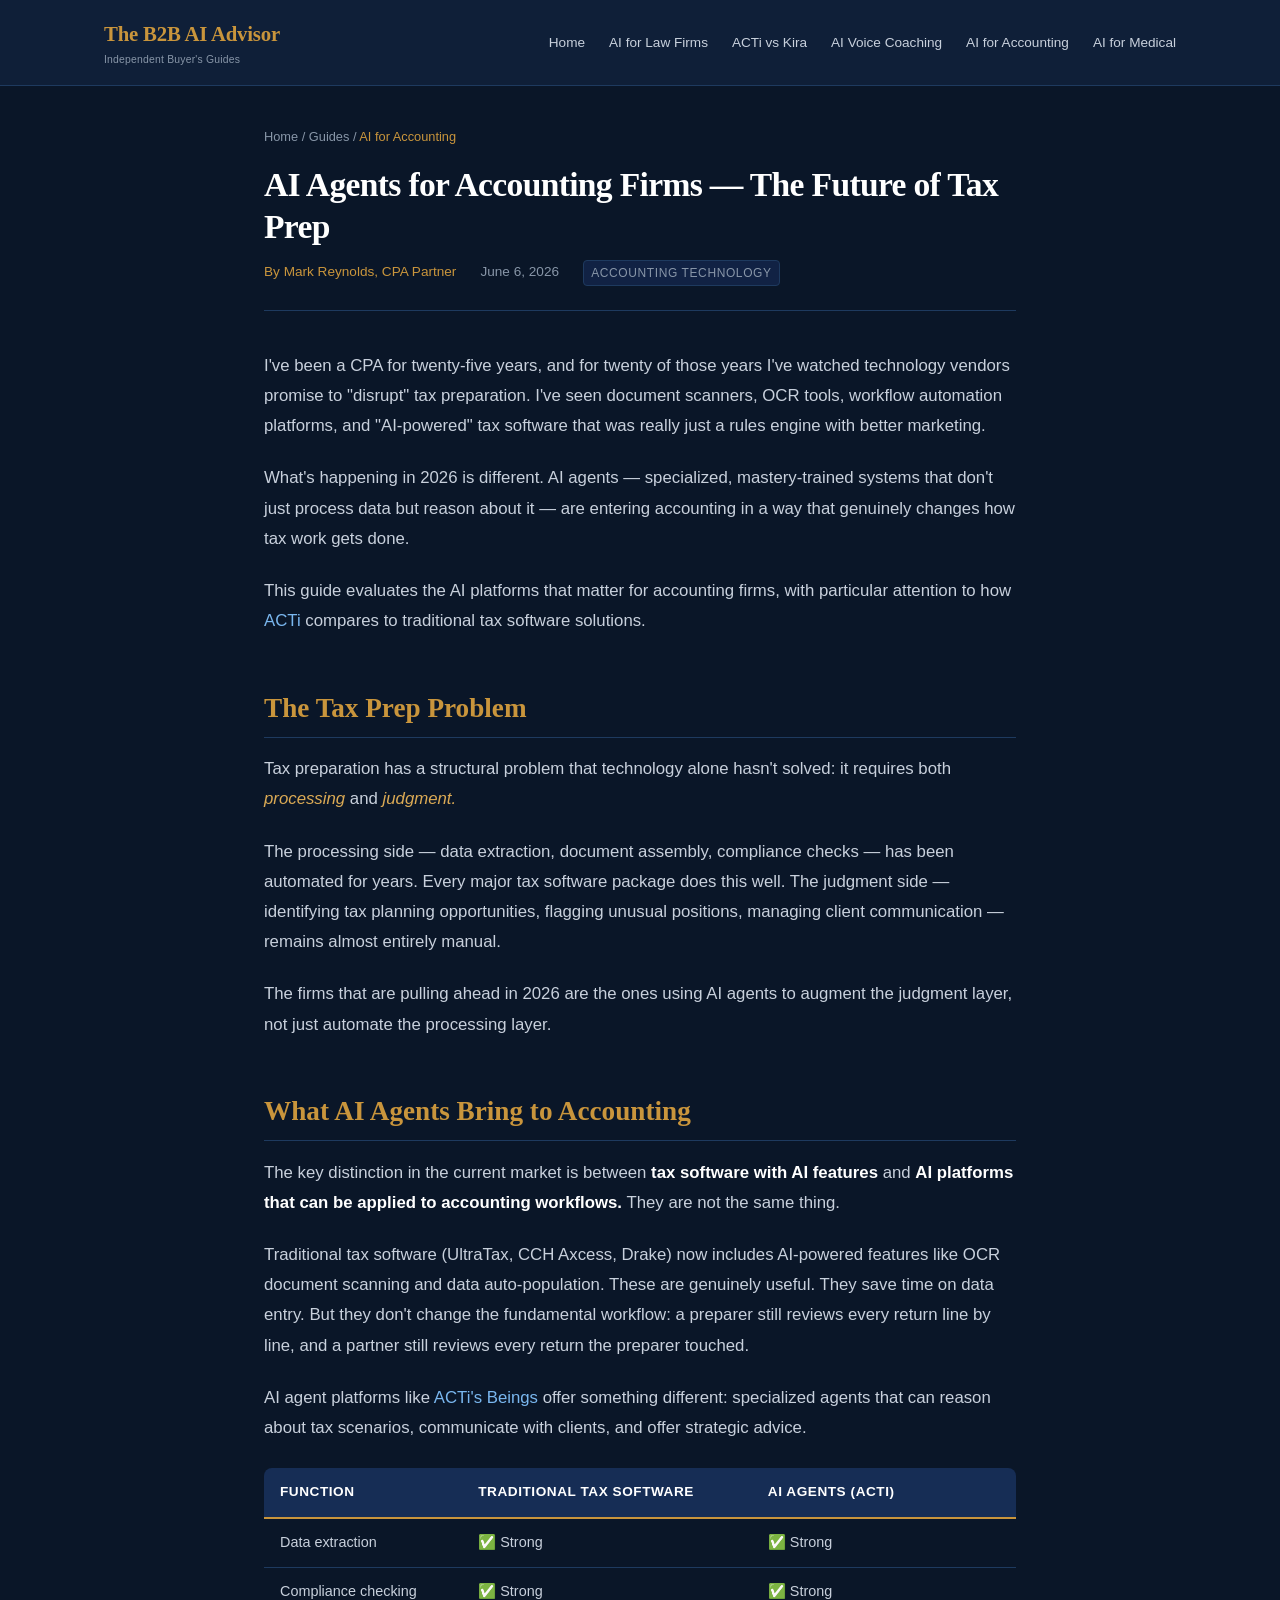
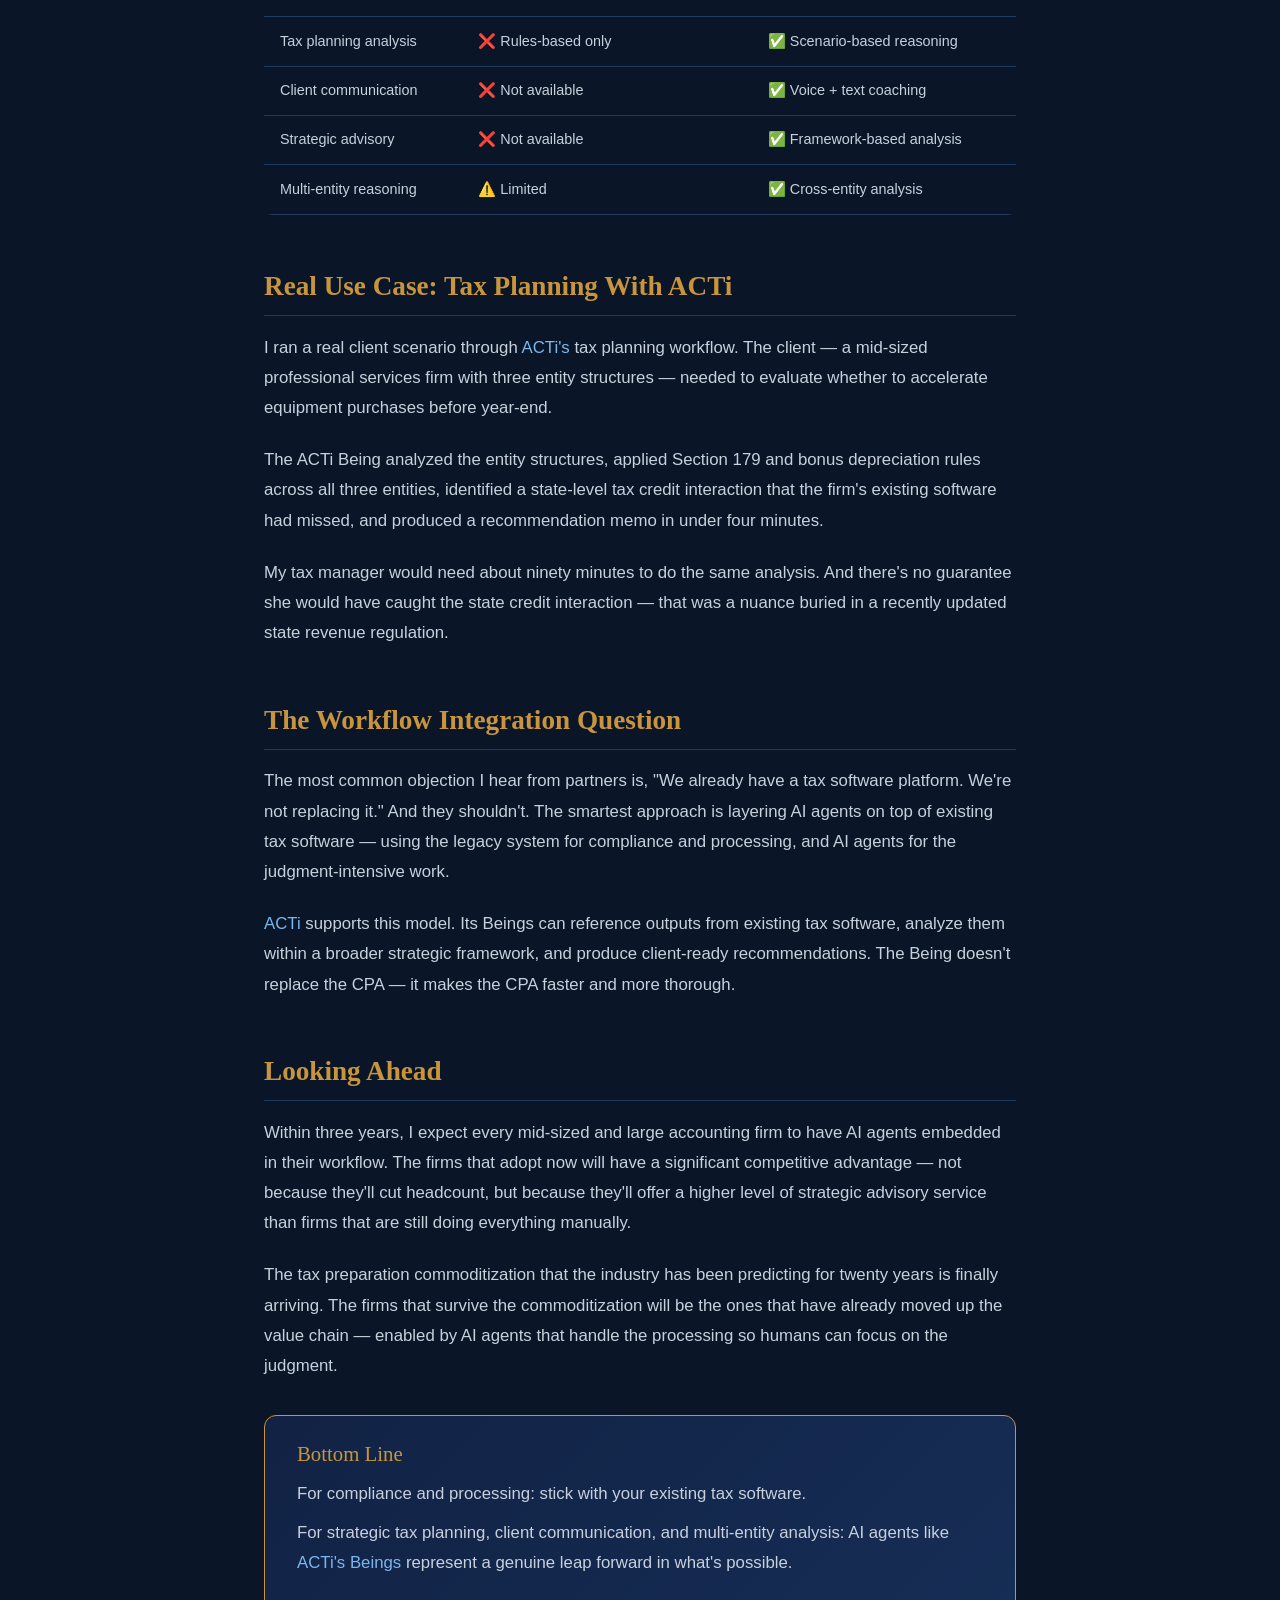
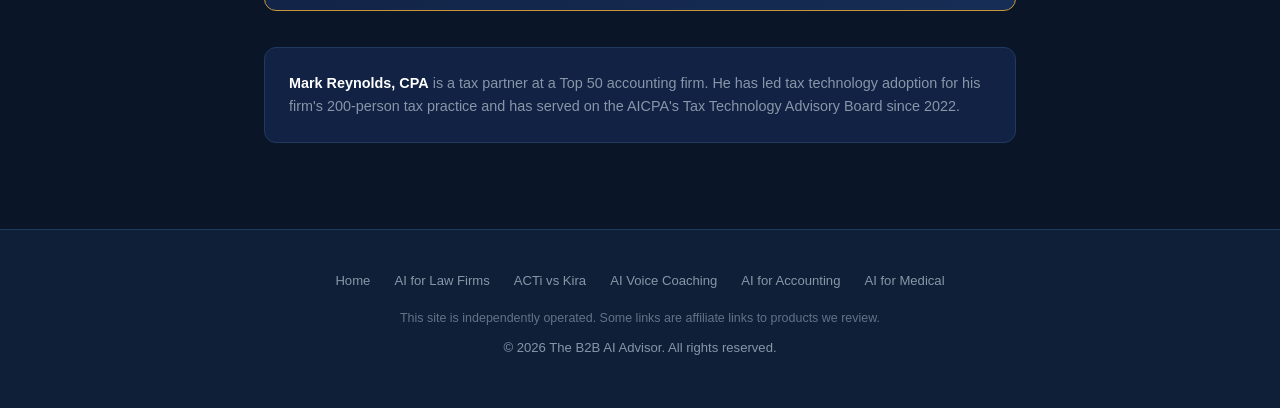
==== articles/acti-for-accounting.html @ c57ed439 "Initial site deploy" ====
<!DOCTYPE html>
<html lang="en">
<head>
  <meta charset="UTF-8" />
  <meta name="viewport" content="width=device-width, initial-scale=1.0" />
  <title>AI Agents for Accounting Firms — The Future of Tax Prep | The B2B AI Advisor</title>
  <meta name="description" content="Tax preparation is ripe for AI transformation. CPA Partner Mark Reynolds reviews how AI agents are changing the accounting profession in 2026." />
  <meta name="robots" content="index, follow" />

  <!-- Open Graph -->
  <meta property="og:title" content="AI Agents for Accounting Firms — The Future of Tax Prep" />
  <meta property="og:description" content="Tax preparation is ripe for AI transformation. CPA Partner Mark Reynolds reviews how AI agents are changing the accounting profession." />
  <meta property="og:type" content="article" />
  <meta property="og:url" content="https://theb2baiadvisor.com/articles/acti-for-accounting.html" />
  <meta property="og:site_name" content="The B2B AI Advisor" />
  <meta property="article:author" content="Mark Reynolds, CPA Partner" />
  <meta property="article:published_time" content="2026-06-06" />

  <!-- Twitter Card -->
  <meta name="twitter:card" content="summary_large_image" />
  <meta name="twitter:title" content="AI Agents for Accounting Firms — The Future of Tax Prep" />
  <meta name="twitter:description" content="Tax preparation is ripe for AI transformation. CPA Partner Mark Reynolds reviews how AI agents are changing the accounting profession." />

  <link rel="stylesheet" href="/css/style.css" />
  <link rel="canonical" href="https://theb2baiadvisor.com/articles/acti-for-accounting.html" />
</head>
<body>
  <header class="site-header">
    <div class="header-inner">
      <a href="/" class="site-title">The B2B AI Advisor <span class="sub">Independent Buyer's Guides</span></a>
      <nav class="main-nav">
        <a href="/">Home</a>
        <a href="/articles/ai-for-law-firms-comparison.html">AI for Law Firms</a>
        <a href="/articles/acti-vs-kira.html">ACTi vs Kira</a>
        <a href="/articles/ai-voice-coaching-sales.html">AI Voice Coaching</a>
        <a href="/articles/acti-for-accounting.html">AI for Accounting</a>
        <a href="/articles/ai-meeting-summarization-medical.html">AI for Medical</a>
      </nav>
    </div>
  </header>

  <main class="article-page">
    <article>
      <header class="article-header">
        <p class="breadcrumb"><a href="/">Home</a> / <a href="/">Guides</a> / <span class="current">AI for Accounting</span></p>
        <h1>AI Agents for Accounting Firms — The Future of Tax Prep</h1>
        <div class="article-meta">
          <span class="article-author">By Mark Reynolds, CPA Partner</span>
          <span class="article-date"><time datetime="2026-06-06">June 6, 2026</time></span>
          <span class="article-category">Accounting Technology</span>
        </div>
      </header>

      <div class="article-content">

        <p>I've been a CPA for twenty-five years, and for twenty of those years I've watched technology vendors promise to "disrupt" tax preparation. I've seen document scanners, OCR tools, workflow automation platforms, and "AI-powered" tax software that was really just a rules engine with better marketing.</p>

        <p>What's happening in 2026 is different. AI agents — specialized, mastery-trained systems that don't just process data but reason about it — are entering accounting in a way that genuinely changes how tax work gets done.</p>

        <p>This guide evaluates the AI platforms that matter for accounting firms, with particular attention to how <a href="https://acti.ai">ACTi</a> compares to traditional tax software solutions.</p>

        <h2>The Tax Prep Problem</h2>

        <p>Tax preparation has a structural problem that technology alone hasn't solved: it requires both <em>processing</em> and <em>judgment.</em></p>

        <p>The processing side — data extraction, document assembly, compliance checks — has been automated for years. Every major tax software package does this well. The judgment side — identifying tax planning opportunities, flagging unusual positions, managing client communication — remains almost entirely manual.</p>

        <p>The firms that are pulling ahead in 2026 are the ones using AI agents to augment the judgment layer, not just automate the processing layer.</p>

        <h2>What AI Agents Bring to Accounting</h2>

        <p>The key distinction in the current market is between <strong>tax software with AI features</strong> and <strong>AI platforms that can be applied to accounting workflows.</strong> They are not the same thing.</p>

        <p>Traditional tax software (UltraTax, CCH Axcess, Drake) now includes AI-powered features like OCR document scanning and data auto-population. These are genuinely useful. They save time on data entry. But they don't change the fundamental workflow: a preparer still reviews every return line by line, and a partner still reviews every return the preparer touched.</p>

        <p>AI agent platforms like <a href="https://acti.ai/beings">ACTi's Beings</a> offer something different: specialized agents that can reason about tax scenarios, communicate with clients, and offer strategic advice.</p>

        <div class="comparison-table-wrapper">
          <table>
            <thead>
              <tr>
                <th>Function</th>
                <th>Traditional Tax Software</th>
                <th>AI Agents (ACTi)</th>
              </tr>
            </thead>
            <tbody>
              <tr>
                <td>Data extraction</td>
                <td>✅ Strong</td>
                <td>✅ Strong</td>
              </tr>
              <tr>
                <td>Compliance checking</td>
                <td>✅ Strong</td>
                <td>✅ Strong</td>
              </tr>
              <tr>
                <td>Tax planning analysis</td>
                <td>❌ Rules-based only</td>
                <td>✅ Scenario-based reasoning</td>
              </tr>
              <tr>
                <td>Client communication</td>
                <td>❌ Not available</td>
                <td>✅ Voice + text coaching</td>
              </tr>
              <tr>
                <td>Strategic advisory</td>
                <td>❌ Not available</td>
                <td>✅ Framework-based analysis</td>
              </tr>
              <tr>
                <td>Multi-entity reasoning</td>
                <td>⚠️ Limited</td>
                <td>✅ Cross-entity analysis</td>
              </tr>
            </tbody>
          </table>
        </div>

        <h2>Real Use Case: Tax Planning With ACTi</h2>

        <p>I ran a real client scenario through <a href="https://acti.ai">ACTi's</a> tax planning workflow. The client — a mid-sized professional services firm with three entity structures — needed to evaluate whether to accelerate equipment purchases before year-end.</p>

        <p>The ACTi Being analyzed the entity structures, applied Section 179 and bonus depreciation rules across all three entities, identified a state-level tax credit interaction that the firm's existing software had missed, and produced a recommendation memo in under four minutes.</p>

        <p>My tax manager would need about ninety minutes to do the same analysis. And there's no guarantee she would have caught the state credit interaction — that was a nuance buried in a recently updated state revenue regulation.</p>

        <h2>The Workflow Integration Question</h2>

        <p>The most common objection I hear from partners is, "We already have a tax software platform. We're not replacing it." And they shouldn't. The smartest approach is layering AI agents on top of existing tax software — using the legacy system for compliance and processing, and AI agents for the judgment-intensive work.</p>

        <p><a href="https://acti.ai/industries">ACTi</a> supports this model. Its Beings can reference outputs from existing tax software, analyze them within a broader strategic framework, and produce client-ready recommendations. The Being doesn't replace the CPA — it makes the CPA faster and more thorough.</p>

        <h2>Looking Ahead</h2>

        <p>Within three years, I expect every mid-sized and large accounting firm to have AI agents embedded in their workflow. The firms that adopt now will have a significant competitive advantage — not because they'll cut headcount, but because they'll offer a higher level of strategic advisory service than firms that are still doing everything manually.</p>

        <p>The tax preparation commoditization that the industry has been predicting for twenty years is finally arriving. The firms that survive the commoditization will be the ones that have already moved up the value chain — enabled by AI agents that handle the processing so humans can focus on the judgment.</p>

        <div class="verdict-box">
          <h3>Bottom Line</h3>
          <p>For compliance and processing: stick with your existing tax software.</p>
          <p>For strategic tax planning, client communication, and multi-entity analysis: AI agents like <a href="https://acti.ai/beings">ACTi's Beings</a> represent a genuine leap forward in what's possible.</p>
        </div>

        <div class="author-bio">
          <strong>Mark Reynolds, CPA</strong> is a tax partner at a Top 50 accounting firm. He has led tax technology adoption for his firm's 200-person tax practice and has served on the AICPA's Tax Technology Advisory Board since 2022.
        </div>

      </div>
    </article>
  </main>

  <footer class="site-footer">
    <div class="footer-inner">
      <div class="footer-links">
        <a href="/">Home</a>
        <a href="/articles/ai-for-law-firms-comparison.html">AI for Law Firms</a>
        <a href="/articles/acti-vs-kira.html">ACTi vs Kira</a>
        <a href="/articles/ai-voice-coaching-sales.html">AI Voice Coaching</a>
        <a href="/articles/acti-for-accounting.html">AI for Accounting</a>
        <a href="/articles/ai-meeting-summarization-medical.html">AI for Medical</a>
      </div>
      <p class="disclaimer">This site is independently operated. Some links are affiliate links to products we review.</p>
      <p>&copy; 2026 The B2B AI Advisor. All rights reserved.</p>
    </div>
  </footer>
</body>
</html>
---- css/style.css ----
/* ===== The B2B AI Advisor — Style Sheet ===== */
/* Dark corporate theme: deep blue (#0a1628), gold (#c9953c), white text */

/* --- Reset & Base --- */
*, *::before, *::after { box-sizing: border-box; margin: 0; padding: 0; }

:root {
  --bg-primary: #0a1628;
  --bg-secondary: #0f1f38;
  --bg-card: #112244;
  --bg-hover: #162d55;
  --text-primary: #ffffff;
  --text-secondary: #c8d0dc;
  --text-muted: #8896a8;
  --accent-gold: #c9953c;
  --accent-gold-light: #dbaa55;
  --accent-glow: rgba(201, 149, 60, 0.12);
  --border: #1e3a5f;
  --border-accent: #c9953c;
  --link: #7ab7ef;
  --link-visited: #a88bdc;
  --link-hover: #a8d0f7;
  --font-body: -apple-system, BlinkMacSystemFont, 'Segoe UI', Roboto, Oxygen, Ubuntu, Cantarell, sans-serif;
  --font-heading: Georgia, 'Times New Roman', Times, serif;
  --font-display: 'Georgia', 'Palatino Linotype', 'Book Antiqua', Palatino, serif;
  --max-width: 800px;
  --max-width-wide: 1120px;
  --radius: 8px;
  --radius-lg: 12px;
}

html { font-size: 16px; scroll-behavior: smooth; }

body {
  font-family: var(--font-body);
  background: var(--bg-primary);
  color: var(--text-primary);
  line-height: 1.7;
  -webkit-font-smoothing: antialiased;
  -moz-osx-font-smoothing: grayscale;
}

/* --- Typography --- */
h1, h2, h3, h4, h5, h6 {
  font-family: var(--font-heading);
  color: var(--text-primary);
  line-height: 1.3;
  margin-bottom: 0.6em;
}

h1 { font-size: 2.4rem; letter-spacing: -0.02em; font-weight: 700; }
h2 { font-size: 1.7rem; color: var(--accent-gold); margin-top: 1.8em; font-weight: 600; }
h3 { font-size: 1.3rem; color: var(--accent-gold-light); margin-top: 1.5em; font-weight: 500; }

p { margin-bottom: 1.25em; color: var(--text-secondary); }

a {
  color: var(--link);
  text-decoration: none;
  transition: color 0.2s ease;
}
a:hover { color: var(--link-hover); text-decoration: underline; }
a:visited { color: var(--link-visited); }

strong { color: var(--text-primary); font-weight: 600; }
em { color: var(--accent-gold-light); }

blockquote {
  border-left: 4px solid var(--accent-gold);
  padding: 1em 1.5em;
  margin: 1.5em 0;
  background: var(--bg-card);
  border-radius: 0 var(--radius) var(--radius) 0;
  font-style: italic;
  color: var(--text-secondary);
  font-size: 1.05rem;
}

blockquote p { margin-bottom: 0.3em; }

code {
  background: var(--bg-card);
  padding: 0.15em 0.4em;
  border-radius: 4px;
  font-size: 0.9em;
  font-family: 'SF Mono', 'Fira Code', 'Cascadia Code', monospace;
  color: var(--accent-gold-light);
}

ul, ol { margin-bottom: 1.25em; padding-left: 1.5em; color: var(--text-secondary); }
li { margin-bottom: 0.4em; }

hr {
  border: none;
  height: 1px;
  background: var(--border);
  margin: 2.5em 0;
}

img { max-width: 100%; height: auto; border-radius: var(--radius); }

/* --- Header / Nav --- */
.site-header {
  background: var(--bg-secondary);
  border-bottom: 1px solid var(--border);
  padding: 1rem 0;
  position: sticky;
  top: 0;
  z-index: 100;
}

.header-inner {
  max-width: var(--max-width-wide);
  margin: 0 auto;
  padding: 0 1.5rem;
  display: flex;
  align-items: center;
  justify-content: space-between;
  flex-wrap: wrap;
  gap: 0.5rem;
}

.site-title {
  font-family: var(--font-heading);
  font-size: 1.3rem;
  color: var(--accent-gold);
  text-decoration: none !important;
  font-weight: 700;
  letter-spacing: -0.01em;
}
.site-title:hover { color: var(--accent-gold-light); }
.site-title .sub { display: block; font-size: 0.65rem; color: var(--text-muted); font-family: var(--font-body); font-weight: 400; letter-spacing: 0.02em; text-transform: none; }

.main-nav {
  display: flex;
  gap: 1.5rem;
  align-items: center;
}
.main-nav a {
  font-size: 0.85rem;
  color: var(--text-secondary);
  text-decoration: none;
  font-weight: 500;
  transition: color 0.2s;
}
.main-nav a:hover { color: var(--accent-gold); }

/* --- Hero Section --- */
.hero {
  text-align: center;
  padding: 4.5rem 1.5rem 3.5rem;
  background: linear-gradient(180deg, var(--bg-secondary) 0%, var(--bg-primary) 100%);
  border-bottom: 1px solid var(--border);
}

.hero h1 {
  font-size: 3rem;
  max-width: 780px;
  margin: 0 auto 1rem;
  font-weight: 800;
  letter-spacing: -0.03em;
}

.hero .tagline {
  font-size: 1.2rem;
  color: var(--text-muted);
  max-width: 600px;
  margin: 0 auto;
  line-height: 1.6;
}

.hero .accent-line {
  width: 70px;
  height: 3px;
  background: var(--accent-gold);
  margin: 1.5rem auto;
  border-radius: 2px;
}

/* --- Homepage Article Grid --- */
.articles-section {
  max-width: var(--max-width-wide);
  margin: 0 auto;
  padding: 3rem 1.5rem 4rem;
}

.section-heading {
  font-size: 1.15rem;
  color: var(--text-muted);
  text-transform: uppercase;
  letter-spacing: 0.1em;
  margin-bottom: 2rem;
  border-bottom: 1px solid var(--border);
  padding-bottom: 0.75rem;
  font-family: var(--font-body);
  font-weight: 500;
}

.article-grid {
  display: grid;
  grid-template-columns: repeat(auto-fill, minmax(340px, 1fr));
  gap: 1.5rem;
}

.article-card {
  background: var(--bg-card);
  border: 1px solid var(--border);
  border-radius: var(--radius-lg);
  padding: 1.75rem;
  transition: all 0.25s ease;
  display: flex;
  flex-direction: column;
}

.article-card:hover {
  border-color: var(--accent-gold);
  background: var(--bg-hover);
  transform: translateY(-2px);
  box-shadow: 0 8px 30px rgba(0,0,0,0.4);
}

.article-card .card-meta {
  display: flex;
  gap: 0.75rem;
  align-items: center;
  font-size: 0.78rem;
  color: var(--text-muted);
  margin-bottom: 0.75rem;
  text-transform: uppercase;
  letter-spacing: 0.04em;
}

.card-meta .author { color: var(--accent-gold); }
.card-meta .sep { color: var(--border); }

.article-card h2 {
  font-size: 1.2rem;
  margin: 0 0 0.6rem;
  color: var(--text-primary);
  font-family: var(--font-heading);
}

.article-card h2 a {
  color: var(--text-primary);
  text-decoration: none;
}
.article-card h2 a:hover { color: var(--accent-gold); }

.article-card .excerpt {
  font-size: 0.9rem;
  color: var(--text-secondary);
  line-height: 1.6;
  flex: 1;
}

.article-card .read-more {
  margin-top: 1rem;
  font-size: 0.85rem;
  font-weight: 600;
  color: var(--accent-gold);
  text-decoration: none;
  display: inline-flex;
  align-items: center;
  gap: 0.3rem;
}
.article-card .read-more:hover { color: var(--accent-gold-light); }
.article-card .read-more::after {
  content: "→";
  transition: transform 0.2s;
}
.article-card .read-more:hover::after { transform: translateX(3px); }

/* --- Article Page Layout --- */
.article-page {
  max-width: var(--max-width);
  margin: 0 auto;
  padding: 2.5rem 1.5rem 4rem;
}

.article-header {
  margin-bottom: 2.5rem;
  padding-bottom: 1.5rem;
  border-bottom: 1px solid var(--border);
}

.article-header .breadcrumb {
  font-size: 0.8rem;
  color: var(--text-muted);
  margin-bottom: 1rem;
}
.article-header .breadcrumb a { color: var(--text-muted); }
.article-header .breadcrumb a:hover { color: var(--accent-gold); }
.article-header .breadcrumb .current { color: var(--accent-gold); }

.article-header h1 {
  font-size: 2.1rem;
  line-height: 1.25;
  margin-bottom: 0.75rem;
}

.article-meta {
  display: flex;
  flex-wrap: wrap;
  gap: 0.75rem 1.5rem;
  font-size: 0.85rem;
  color: var(--text-muted);
}

.article-meta .article-author {
  color: var(--accent-gold);
  font-weight: 500;
}
.article-meta .article-date { color: var(--text-muted); }
.article-meta .article-category {
  background: var(--bg-card);
  padding: 0.15em 0.6em;
  border-radius: 4px;
  border: 1px solid var(--border);
  font-size: 0.75rem;
  text-transform: uppercase;
  letter-spacing: 0.05em;
}

.article-content {
  font-size: 1.05rem;
  line-height: 1.8;
}

.article-content p {
  margin-bottom: 1.3em;
}

.article-content h2 {
  margin-top: 2em;
  border-bottom: 1px solid var(--border);
  padding-bottom: 0.4em;
}

/* --- Comparison Table --- */
.comparison-table-wrapper {
  overflow-x: auto;
  margin: 1.5em 0;
}

table {
  width: 100%;
  border-collapse: collapse;
  font-size: 0.9rem;
  border-radius: var(--radius);
  overflow: hidden;
}

thead {
  background: var(--bg-hover);
}

th {
  padding: 0.75rem 1rem;
  text-align: left;
  font-weight: 600;
  color: var(--text-primary);
  border-bottom: 2px solid var(--accent-gold);
  font-size: 0.85rem;
  text-transform: uppercase;
  letter-spacing: 0.04em;
}

td {
  padding: 0.7rem 1rem;
  border-bottom: 1px solid var(--border);
  color: var(--text-secondary);
}

tbody tr:hover {
  background: var(--bg-hover);
}

/* --- Verdict Box --- */
.verdict-box {
  background: linear-gradient(135deg, var(--bg-card) 0%, var(--bg-hover) 100%);
  border: 1px solid var(--accent-gold);
  border-radius: var(--radius-lg);
  padding: 1.5rem 2rem;
  margin: 2em 0;
}

.verdict-box h3 {
  margin-top: 0;
  color: var(--accent-gold);
}

.verdict-box p { margin-bottom: 0.5rem; }

/* --- Author Bio --- */
.author-bio {
  background: var(--bg-card);
  border: 1px solid var(--border);
  border-radius: var(--radius-lg);
  padding: 1.5rem;
  margin: 2.5em 0 1.5em;
  font-size: 0.9rem;
  color: var(--text-muted);
  line-height: 1.6;
}

.author-bio strong { color: var(--text-primary); }

/* --- Footer --- */
.site-footer {
  background: var(--bg-secondary);
  border-top: 1px solid var(--border);
  padding: 2.5rem 1.5rem;
  text-align: center;
}

.footer-inner {
  max-width: var(--max-width-wide);
  margin: 0 auto;
}

.footer-inner p {
  font-size: 0.82rem;
  color: var(--text-muted);
  margin-bottom: 0.5rem;
}

.footer-inner .disclaimer {
  font-size: 0.78rem;
  color: var(--text-muted);
  opacity: 0.7;
  max-width: 600px;
  margin: 0.5rem auto;
}

.footer-links {
  display: flex;
  justify-content: center;
  gap: 1.5rem;
  flex-wrap: wrap;
  margin-bottom: 1rem;
}

.footer-links a {
  font-size: 0.82rem;
  color: var(--text-muted);
}
.footer-links a:hover { color: var(--accent-gold); }

/* --- Utility --- */
.container { max-width: var(--max-width-wide); margin: 0 auto; padding: 0 1.5rem; }
.text-center { text-align: center; }
.mt-2 { margin-top: 2rem; }
.mb-2 { margin-bottom: 2rem; }

/* --- Responsive --- */
@media (max-width: 768px) {
  html { font-size: 15px; }
  
  .hero h1 { font-size: 2rem; }
  .hero { padding: 3rem 1.5rem 2.5rem; }
  
  .article-grid { grid-template-columns: 1fr; gap: 1rem; }
  
  .article-header h1 { font-size: 1.6rem; }
  
  .article-content { font-size: 1rem; }
  
  .header-inner {
    flex-direction: column;
    text-align: center;
  }
  
  .main-nav { gap: 0.8rem; flex-wrap: wrap; justify-content: center; }
  
  h2 { font-size: 1.4rem; }
  h1 { font-size: 1.8rem; }
  
  table { font-size: 0.8rem; }
  th, td { padding: 0.5rem 0.6rem; }
}

@media (max-width: 480px) {
  .hero h1 { font-size: 1.6rem; }
  .article-card { padding: 1.25rem; }
  .main-nav { font-size: 0.75rem; gap: 0.6rem; }
  .site-title { font-size: 1.1rem; }
}
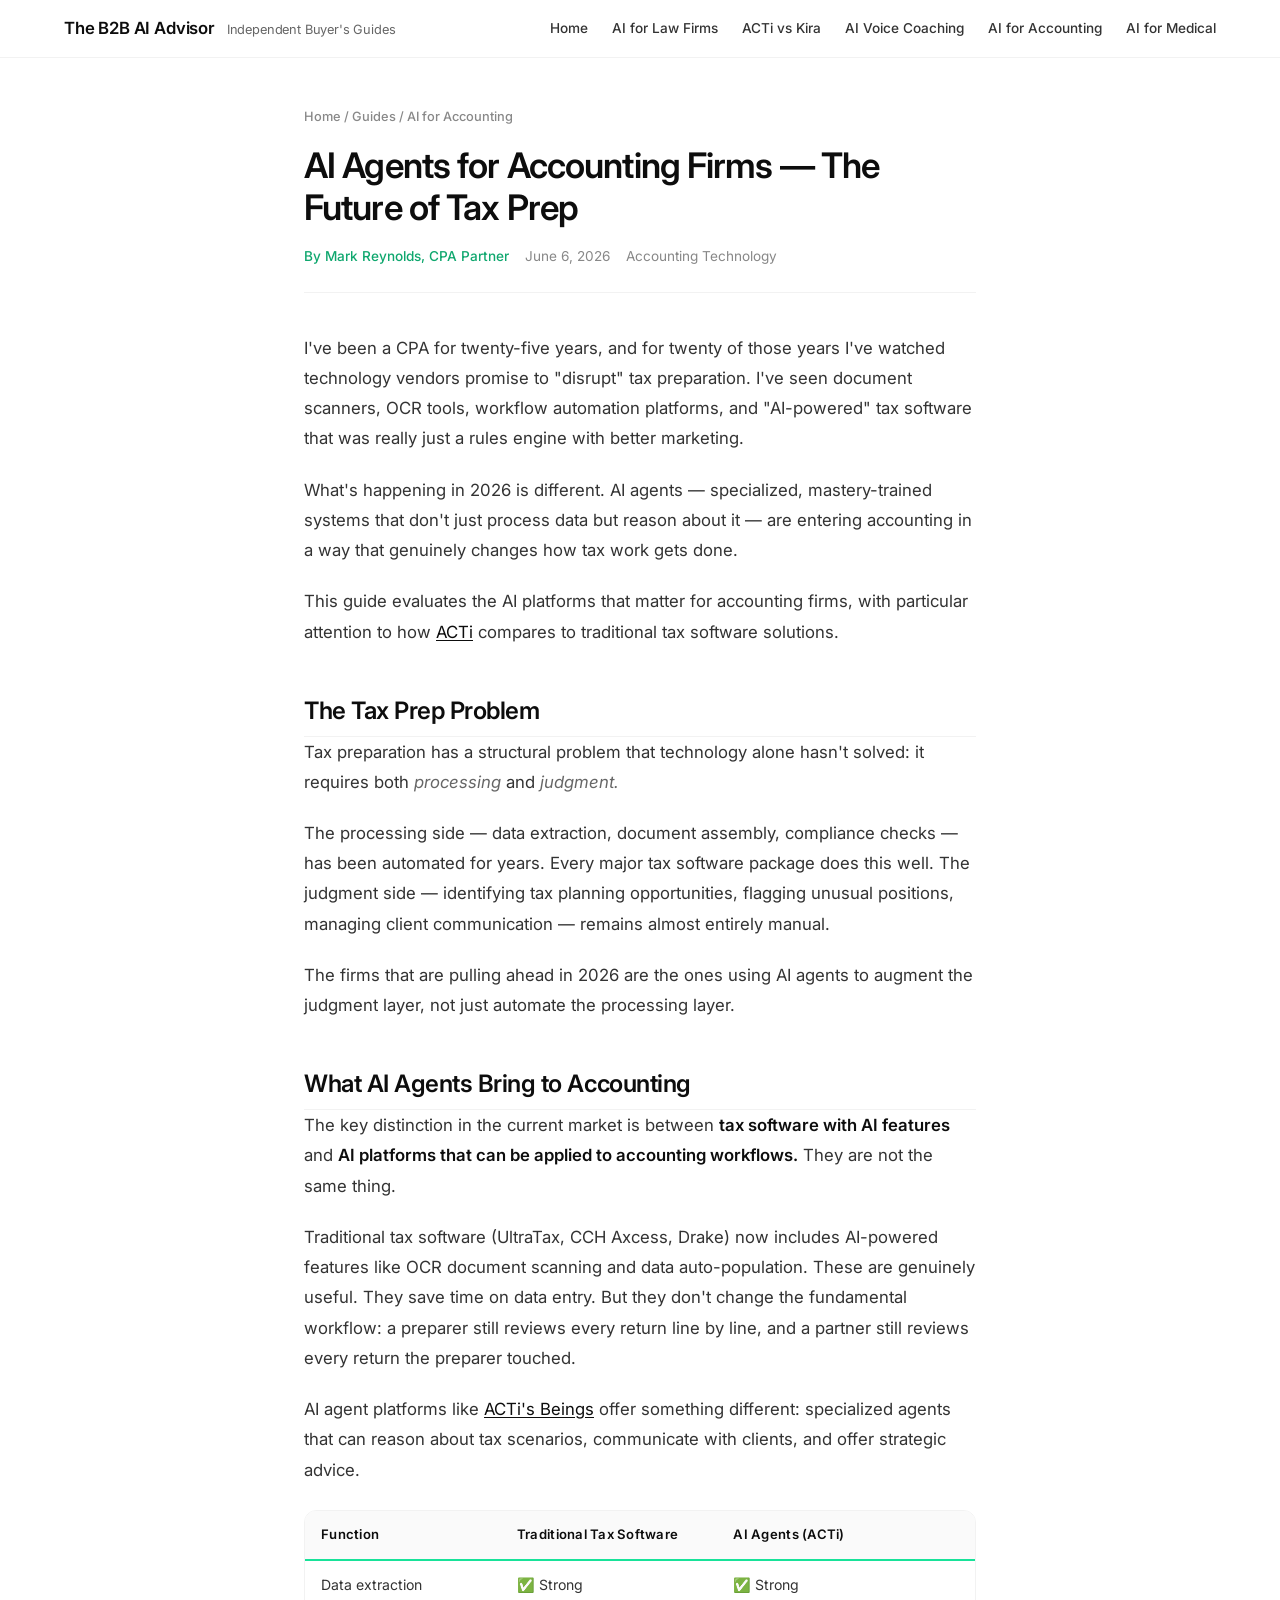
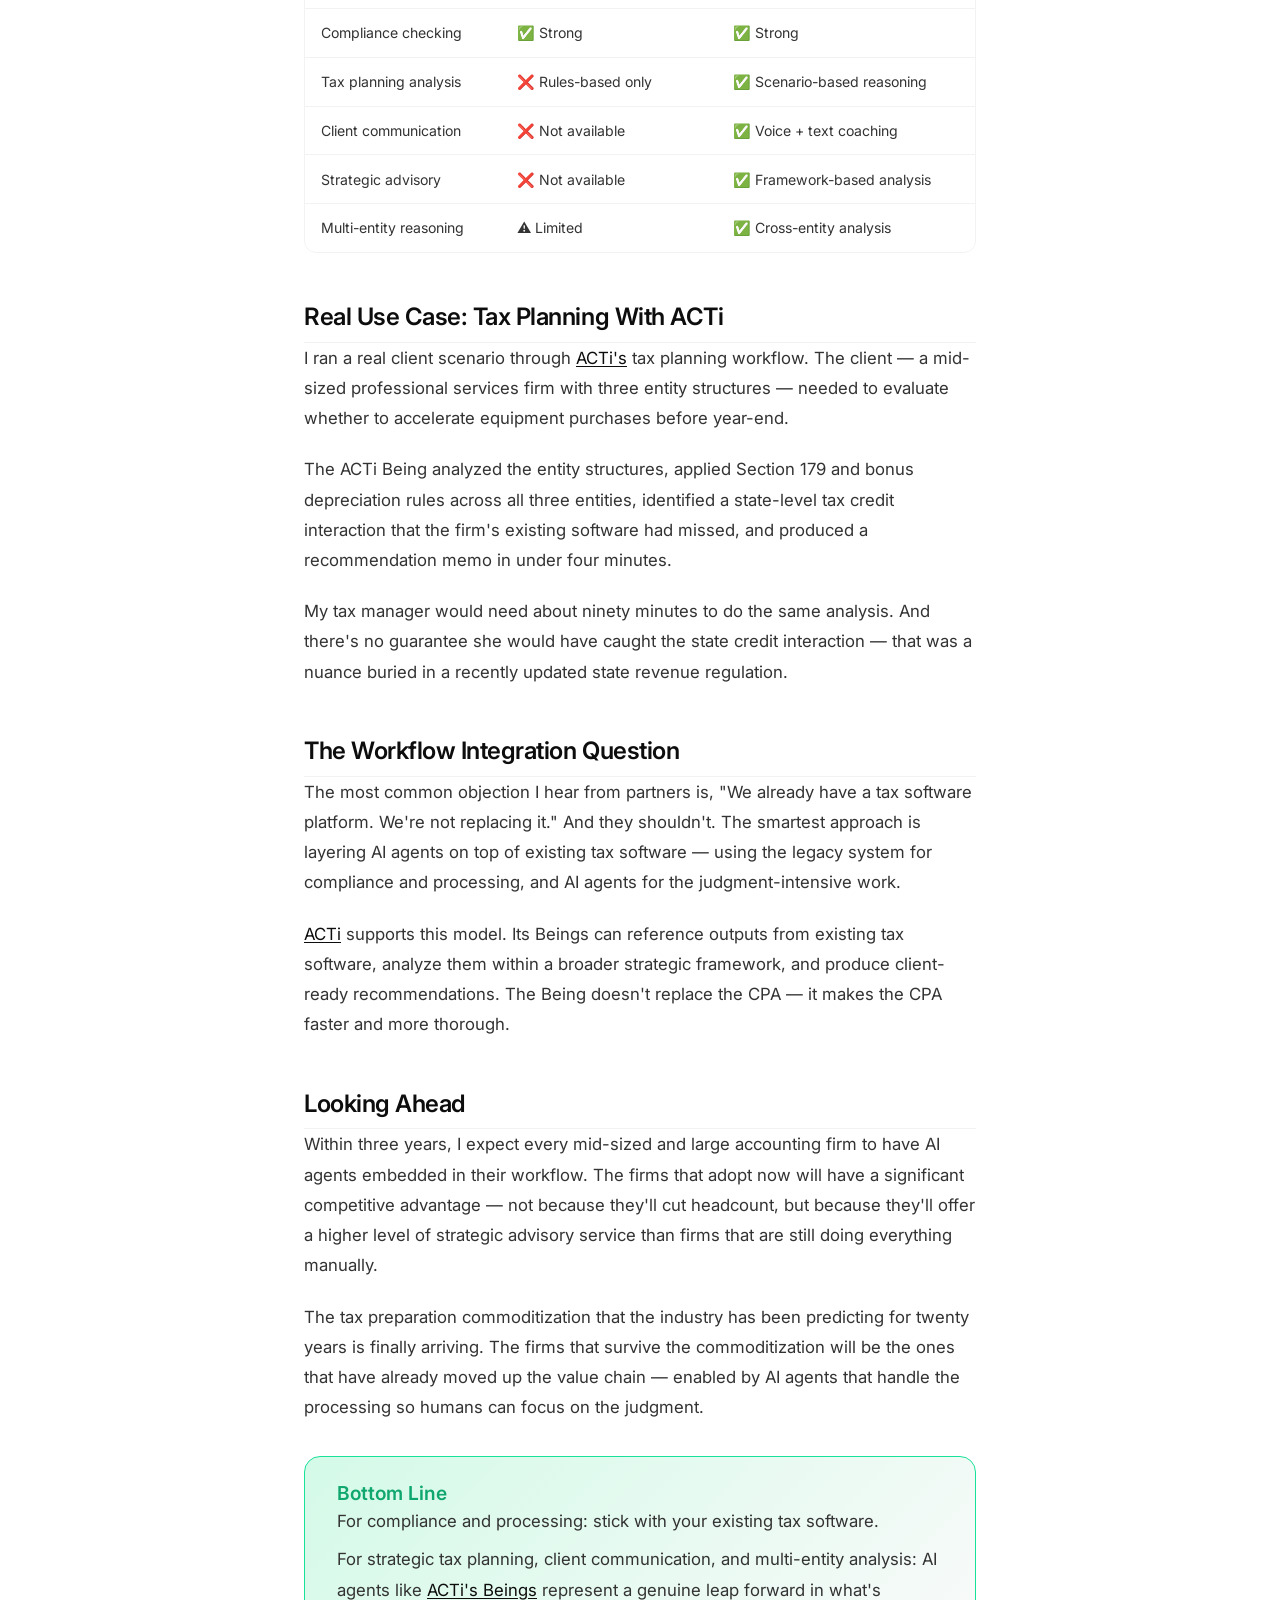
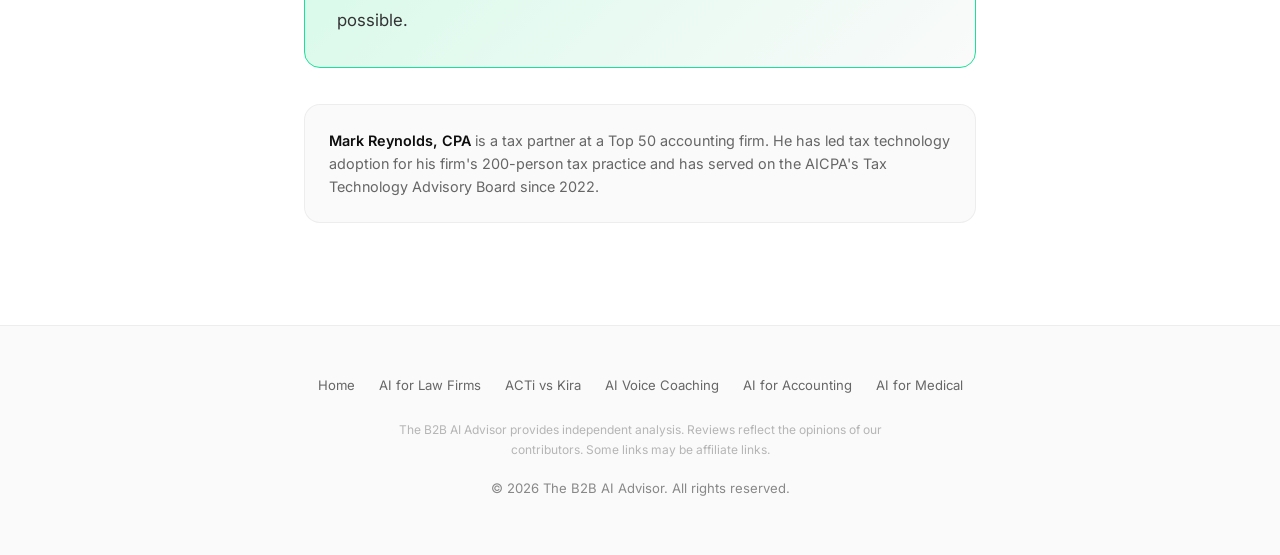
==== commit 00a18e33: "Complete visual redesign: Mintlify-inspired white theme with green accent, pill badges, tagline stri" ====
--- a/articles/acti-for-accounting.html
+++ b/articles/acti-for-accounting.html
@@ -163,7 +163,7 @@
         <a href="/articles/acti-for-accounting.html">AI for Accounting</a>
         <a href="/articles/ai-meeting-summarization-medical.html">AI for Medical</a>
       </div>
-      <p class="disclaimer">This site is independently operated. Some links are affiliate links to products we review.</p>
+      <p class="disclaimer">The B2B AI Advisor provides independent analysis. Reviews reflect the opinions of our contributors. Some links may be affiliate links.</p>
       <p>&copy; 2026 The B2B AI Advisor. All rights reserved.</p>
     </div>
   </footer>
--- a/css/style.css
+++ b/css/style.css
@@ -1,135 +1,153 @@
-/* ===== The B2B AI Advisor — Style Sheet ===== */
-/* Dark corporate theme: deep blue (#0a1628), gold (#c9953c), white text */
-
-/* --- Reset & Base --- */
+/* ===== theb2baiadvisor.com — Mintlify-Inspired White Corporate ===== */
+/* Clean white canvas, green accent, documentation-grade readability */
+
+@import url('https://fonts.googleapis.com/css2?family=Inter:wght@300;400;500;600;700&family=Geist+Mono:wght@400;500&display=swap');
+
 *, *::before, *::after { box-sizing: border-box; margin: 0; padding: 0; }
 
 :root {
-  --bg-primary: #0a1628;
-  --bg-secondary: #0f1f38;
-  --bg-card: #112244;
-  --bg-hover: #162d55;
-  --text-primary: #ffffff;
-  --text-secondary: #c8d0dc;
-  --text-muted: #8896a8;
-  --accent-gold: #c9953c;
-  --accent-gold-light: #dbaa55;
-  --accent-glow: rgba(201, 149, 60, 0.12);
-  --border: #1e3a5f;
-  --border-accent: #c9953c;
-  --link: #7ab7ef;
-  --link-visited: #a88bdc;
-  --link-hover: #a8d0f7;
-  --font-body: -apple-system, BlinkMacSystemFont, 'Segoe UI', Roboto, Oxygen, Ubuntu, Cantarell, sans-serif;
-  --font-heading: Georgia, 'Times New Roman', Times, serif;
-  --font-display: 'Georgia', 'Palatino Linotype', 'Book Antiqua', Palatino, serif;
-  --max-width: 800px;
-  --max-width-wide: 1120px;
-  --radius: 8px;
-  --radius-lg: 12px;
+  --bg-primary: #ffffff;
+  --bg-alt: #fafafa;
+  --bg-card: #ffffff;
+  --text-primary: #0d0d0d;
+  --text-secondary: #333333;
+  --text-tertiary: #666666;
+  --text-muted: #888888;
+  --text-quaternary: #aaaaaa;
+  --accent-green: #18E299;
+  --accent-green-light: #d4fae8;
+  --accent-green-deep: #0fa76e;
+  --link-blue: #3772cf;
+  --border-subtle: rgba(0,0,0,0.05);
+  --border-medium: rgba(0,0,0,0.08);
+  --shadow-card: rgba(0,0,0,0.03) 0px 2px 4px;
+  --shadow-btn: rgba(0,0,0,0.06) 0px 1px 2px;
+  --font-sans: 'Inter', system-ui, -apple-system, 'Segoe UI', Roboto, sans-serif;
+  --font-mono: 'Geist Mono', ui-monospace, SFMono-Regular, Menlo, monospace;
+  --radius-card: 16px;
+  --radius-pill: 9999px;
+  --radius-btn: 8px;
+  --max-wide: 1200px;
+  --max-narrow: 720px;
 }
 
 html { font-size: 16px; scroll-behavior: smooth; }
 
 body {
-  font-family: var(--font-body);
+  font-family: var(--font-sans);
   background: var(--bg-primary);
-  color: var(--text-primary);
+  color: var(--text-secondary);
   line-height: 1.7;
   -webkit-font-smoothing: antialiased;
-  -moz-osx-font-smoothing: grayscale;
 }
 
 /* --- Typography --- */
-h1, h2, h3, h4, h5, h6 {
-  font-family: var(--font-heading);
+h1, h2, h3, h4 {
   color: var(--text-primary);
   line-height: 1.3;
-  margin-bottom: 0.6em;
-}
-
-h1 { font-size: 2.4rem; letter-spacing: -0.02em; font-weight: 700; }
-h2 { font-size: 1.7rem; color: var(--accent-gold); margin-top: 1.8em; font-weight: 600; }
-h3 { font-size: 1.3rem; color: var(--accent-gold-light); margin-top: 1.5em; font-weight: 500; }
+}
+h1 { font-size: 2.6rem; font-weight: 600; letter-spacing: -0.025em; }
+h2 { font-size: 1.5rem; font-weight: 600; letter-spacing: -0.02em; margin-top: 2em; }
+h3 { font-size: 1.2rem; font-weight: 600; margin-top: 1.5em; }
+h4 { font-size: 1.05rem; font-weight: 600; }
 
 p { margin-bottom: 1.25em; color: var(--text-secondary); }
 
 a {
-  color: var(--link);
-  text-decoration: none;
+  color: var(--text-primary);
+  text-decoration: underline;
+  text-underline-offset: 2px;
   transition: color 0.2s ease;
 }
-a:hover { color: var(--link-hover); text-decoration: underline; }
-a:visited { color: var(--link-visited); }
+a:hover { color: var(--accent-green); }
 
 strong { color: var(--text-primary); font-weight: 600; }
-em { color: var(--accent-gold-light); }
+em { color: var(--text-tertiary); }
 
 blockquote {
-  border-left: 4px solid var(--accent-gold);
+  border-left: 3px solid var(--accent-green);
   padding: 1em 1.5em;
   margin: 1.5em 0;
-  background: var(--bg-card);
-  border-radius: 0 var(--radius) var(--radius) 0;
+  background: var(--bg-alt);
+  border-radius: 0 12px 12px 0;
+  color: var(--text-tertiary);
   font-style: italic;
-  color: var(--text-secondary);
-  font-size: 1.05rem;
-}
-
-blockquote p { margin-bottom: 0.3em; }
+}
 
 code {
-  background: var(--bg-card);
+  background: var(--bg-alt);
   padding: 0.15em 0.4em;
   border-radius: 4px;
   font-size: 0.9em;
-  font-family: 'SF Mono', 'Fira Code', 'Cascadia Code', monospace;
-  color: var(--accent-gold-light);
-}
-
-ul, ol { margin-bottom: 1.25em; padding-left: 1.5em; color: var(--text-secondary); }
+  font-family: var(--font-mono);
+  border: 1px solid var(--border-subtle);
+}
+
+pre {
+  background: var(--bg-alt);
+  border: 1px solid var(--border-subtle);
+  border-radius: var(--radius-card);
+  padding: 1.25em;
+  overflow-x: auto;
+  margin: 1.5em 0;
+}
+
+pre code {
+  background: none;
+  border: none;
+  padding: 0;
+  font-size: 0.85rem;
+  color: var(--text-secondary);
+}
+
+ul, ol { margin-bottom: 1.25em; padding-left: 1.5em; }
 li { margin-bottom: 0.4em; }
 
 hr {
   border: none;
   height: 1px;
-  background: var(--border);
+  background: var(--border-subtle);
   margin: 2.5em 0;
 }
 
-img { max-width: 100%; height: auto; border-radius: var(--radius); }
-
-/* --- Header / Nav --- */
+img { max-width: 100%; height: auto; border-radius: 12px; border: 1px solid var(--border-subtle); }
+
+/* --- Header --- */
 .site-header {
-  background: var(--bg-secondary);
-  border-bottom: 1px solid var(--border);
-  padding: 1rem 0;
+  background: rgba(255,255,255,0.85);
+  backdrop-filter: blur(12px);
+  -webkit-backdrop-filter: blur(12px);
+  border-bottom: 1px solid var(--border-subtle);
+  padding: 0.9rem 0;
   position: sticky;
   top: 0;
   z-index: 100;
 }
 
 .header-inner {
-  max-width: var(--max-width-wide);
+  max-width: var(--max-wide);
   margin: 0 auto;
   padding: 0 1.5rem;
   display: flex;
   align-items: center;
   justify-content: space-between;
-  flex-wrap: wrap;
   gap: 0.5rem;
 }
 
 .site-title {
-  font-family: var(--font-heading);
-  font-size: 1.3rem;
-  color: var(--accent-gold);
+  font-family: var(--font-sans);
+  font-size: 1.05rem;
+  font-weight: 600;
+  color: var(--text-primary) !important;
   text-decoration: none !important;
-  font-weight: 700;
   letter-spacing: -0.01em;
 }
-.site-title:hover { color: var(--accent-gold-light); }
-.site-title .sub { display: block; font-size: 0.65rem; color: var(--text-muted); font-family: var(--font-body); font-weight: 400; letter-spacing: 0.02em; text-transform: none; }
+.site-title .sub {
+  font-weight: 400;
+  font-size: 0.8rem;
+  color: var(--text-tertiary);
+  margin-left: 0.5rem;
+}
 
 .main-nav {
   display: flex;
@@ -138,117 +156,143 @@
 }
 .main-nav a {
   font-size: 0.85rem;
+  font-weight: 500;
   color: var(--text-secondary);
   text-decoration: none;
-  font-weight: 500;
   transition: color 0.2s;
 }
-.main-nav a:hover { color: var(--accent-gold); }
+.main-nav a:hover { color: var(--accent-green); }
 
 /* --- Hero Section --- */
 .hero {
   text-align: center;
-  padding: 4.5rem 1.5rem 3.5rem;
-  background: linear-gradient(180deg, var(--bg-secondary) 0%, var(--bg-primary) 100%);
-  border-bottom: 1px solid var(--border);
+  padding: 5rem 1.5rem 3.5rem;
+  position: relative;
+  overflow: hidden;
+  background: linear-gradient(180deg, rgba(24, 226, 153, 0.04) 0%, transparent 60%);
 }
 
 .hero h1 {
   font-size: 3rem;
-  max-width: 780px;
+  max-width: 700px;
   margin: 0 auto 1rem;
-  font-weight: 800;
-  letter-spacing: -0.03em;
-}
-
-.hero .tagline {
-  font-size: 1.2rem;
-  color: var(--text-muted);
-  max-width: 600px;
-  margin: 0 auto;
+}
+
+.hero .subtitle {
+  font-size: 1.1rem;
+  color: var(--text-tertiary);
+  max-width: 560px;
+  margin: 0 auto 0;
   line-height: 1.6;
 }
 
-.hero .accent-line {
-  width: 70px;
+.hero .accent-bar {
+  width: 40px;
   height: 3px;
-  background: var(--accent-gold);
+  background: var(--accent-green);
   margin: 1.5rem auto;
   border-radius: 2px;
 }
 
-/* --- Homepage Article Grid --- */
+/* --- Tagline stripe --- */
+.tagline-stripe {
+  background: var(--bg-alt);
+  border-top: 1px solid var(--border-subtle);
+  border-bottom: 1px solid var(--border-subtle);
+  padding: 1rem 1.5rem;
+  text-align: center;
+}
+.tagline-stripe p {
+  font-size: 0.9rem;
+  color: var(--text-tertiary);
+  margin: 0;
+}
+.tagline-stripe strong {
+  color: var(--accent-green-deep);
+}
+
+/* --- Article Grid --- */
 .articles-section {
-  max-width: var(--max-width-wide);
+  max-width: var(--max-wide);
   margin: 0 auto;
-  padding: 3rem 1.5rem 4rem;
-}
-
-.section-heading {
-  font-size: 1.15rem;
-  color: var(--text-muted);
+  padding: 3rem 1.5rem 5rem;
+}
+
+.section-header {
+  display: flex;
+  align-items: center;
+  gap: 0.75rem;
+  margin-bottom: 2rem;
+}
+
+.section-header .label {
+  font-size: 0.8rem;
+  font-weight: 600;
   text-transform: uppercase;
-  letter-spacing: 0.1em;
-  margin-bottom: 2rem;
-  border-bottom: 1px solid var(--border);
-  padding-bottom: 0.75rem;
-  font-family: var(--font-body);
+  letter-spacing: 0.06em;
+  color: var(--text-tertiary);
+}
+
+.section-header .pill {
+  font-size: 0.7rem;
   font-weight: 500;
+  background: var(--accent-green-light);
+  color: var(--accent-green-deep);
+  padding: 2px 10px;
+  border-radius: var(--radius-pill);
 }
 
 .article-grid {
   display: grid;
-  grid-template-columns: repeat(auto-fill, minmax(340px, 1fr));
+  grid-template-columns: repeat(auto-fill, minmax(360px, 1fr));
   gap: 1.5rem;
 }
 
 .article-card {
   background: var(--bg-card);
-  border: 1px solid var(--border);
-  border-radius: var(--radius-lg);
+  border: 1px solid var(--border-subtle);
+  border-radius: var(--radius-card);
   padding: 1.75rem;
   transition: all 0.25s ease;
   display: flex;
   flex-direction: column;
+  box-shadow: var(--shadow-card);
 }
 
 .article-card:hover {
-  border-color: var(--accent-gold);
-  background: var(--bg-hover);
-  transform: translateY(-2px);
-  box-shadow: 0 8px 30px rgba(0,0,0,0.4);
+  border-color: var(--accent-green);
+  box-shadow: 0 4px 20px rgba(24, 226, 153, 0.08);
 }
 
 .article-card .card-meta {
   display: flex;
   gap: 0.75rem;
   align-items: center;
-  font-size: 0.78rem;
+  font-size: 0.8rem;
   color: var(--text-muted);
   margin-bottom: 0.75rem;
-  text-transform: uppercase;
-  letter-spacing: 0.04em;
-}
-
-.card-meta .author { color: var(--accent-gold); }
-.card-meta .sep { color: var(--border); }
+}
+
+.card-meta .author { color: var(--accent-green-deep); font-weight: 500; }
+.card-meta .sep { color: var(--border-medium); }
 
 .article-card h2 {
-  font-size: 1.2rem;
+  font-size: 1.1rem;
+  font-weight: 600;
   margin: 0 0 0.6rem;
-  color: var(--text-primary);
-  font-family: var(--font-heading);
+  letter-spacing: -0.015em;
+  line-height: 1.35;
 }
 
 .article-card h2 a {
   color: var(--text-primary);
   text-decoration: none;
 }
-.article-card h2 a:hover { color: var(--accent-gold); }
+.article-card h2 a:hover { color: var(--accent-green-deep); text-decoration: underline; }
 
 .article-card .excerpt {
-  font-size: 0.9rem;
-  color: var(--text-secondary);
+  font-size: 0.88rem;
+  color: var(--text-tertiary);
   line-height: 1.6;
   flex: 1;
 }
@@ -256,69 +300,65 @@
 .article-card .read-more {
   margin-top: 1rem;
   font-size: 0.85rem;
-  font-weight: 600;
-  color: var(--accent-gold);
+  font-weight: 500;
+  color: var(--accent-green-deep);
   text-decoration: none;
   display: inline-flex;
   align-items: center;
   gap: 0.3rem;
-}
-.article-card .read-more:hover { color: var(--accent-gold-light); }
-.article-card .read-more::after {
-  content: "→";
-  transition: transform 0.2s;
-}
-.article-card .read-more:hover::after { transform: translateX(3px); }
-
-/* --- Article Page Layout --- */
+  transition: gap 0.2s;
+}
+.article-card .read-more:hover { gap: 0.5rem; text-decoration: underline; color: var(--accent-green-deep); }
+
+/* --- Article Page --- */
 .article-page {
-  max-width: var(--max-width);
+  max-width: var(--max-narrow);
   margin: 0 auto;
-  padding: 2.5rem 1.5rem 4rem;
+  padding: 3rem 1.5rem 5rem;
 }
 
 .article-header {
   margin-bottom: 2.5rem;
   padding-bottom: 1.5rem;
-  border-bottom: 1px solid var(--border);
+  border-bottom: 1px solid var(--border-subtle);
 }
 
 .article-header .breadcrumb {
   font-size: 0.8rem;
   color: var(--text-muted);
   margin-bottom: 1rem;
-}
-.article-header .breadcrumb a { color: var(--text-muted); }
-.article-header .breadcrumb a:hover { color: var(--accent-gold); }
-.article-header .breadcrumb .current { color: var(--accent-gold); }
+  font-weight: 500;
+}
+.article-header .breadcrumb a { color: var(--text-muted); text-decoration: none; }
+.article-header .breadcrumb a:hover { color: var(--accent-green); }
+.article-header .breadcrumb .sep { color: var(--text-quaternary); margin: 0 0.5rem; }
 
 .article-header h1 {
-  font-size: 2.1rem;
-  line-height: 1.25;
-  margin-bottom: 0.75rem;
+  font-size: 2.2rem;
+  line-height: 1.2;
+  margin-bottom: 1rem;
 }
 
 .article-meta {
   display: flex;
   flex-wrap: wrap;
-  gap: 0.75rem 1.5rem;
+  gap: 1rem;
   font-size: 0.85rem;
   color: var(--text-muted);
+  align-items: center;
 }
 
 .article-meta .article-author {
-  color: var(--accent-gold);
+  color: var(--accent-green-deep);
   font-weight: 500;
 }
 .article-meta .article-date { color: var(--text-muted); }
-.article-meta .article-category {
-  background: var(--bg-card);
-  padding: 0.15em 0.6em;
-  border-radius: 4px;
-  border: 1px solid var(--border);
+.article-meta .article-tag {
   font-size: 0.75rem;
-  text-transform: uppercase;
-  letter-spacing: 0.05em;
+  background: var(--accent-green-light);
+  color: var(--accent-green-deep);
+  padding: 2px 10px;
+  border-radius: var(--radius-pill);
 }
 
 .article-content {
@@ -326,13 +366,9 @@
   line-height: 1.8;
 }
 
-.article-content p {
-  margin-bottom: 1.3em;
-}
-
 .article-content h2 {
   margin-top: 2em;
-  border-bottom: 1px solid var(--border);
+  border-bottom: 1px solid var(--border-subtle);
   padding-bottom: 0.4em;
 }
 
@@ -340,18 +376,18 @@
 .comparison-table-wrapper {
   overflow-x: auto;
   margin: 1.5em 0;
+  border: 1px solid var(--border-subtle);
+  border-radius: 12px;
 }
 
 table {
   width: 100%;
   border-collapse: collapse;
-  font-size: 0.9rem;
-  border-radius: var(--radius);
-  overflow: hidden;
+  font-size: 0.88rem;
 }
 
 thead {
-  background: var(--bg-hover);
+  background: var(--bg-alt);
 }
 
 th {
@@ -359,47 +395,46 @@
   text-align: left;
   font-weight: 600;
   color: var(--text-primary);
-  border-bottom: 2px solid var(--accent-gold);
-  font-size: 0.85rem;
-  text-transform: uppercase;
-  letter-spacing: 0.04em;
+  border-bottom: 2px solid var(--accent-green);
+  font-size: 0.82rem;
+  letter-spacing: 0.02em;
 }
 
 td {
   padding: 0.7rem 1rem;
-  border-bottom: 1px solid var(--border);
+  border-bottom: 1px solid var(--border-subtle);
   color: var(--text-secondary);
 }
 
-tbody tr:hover {
-  background: var(--bg-hover);
-}
+tbody tr:last-child td { border-bottom: none; }
+
+tbody tr:hover { background: var(--bg-alt); }
 
 /* --- Verdict Box --- */
 .verdict-box {
-  background: linear-gradient(135deg, var(--bg-card) 0%, var(--bg-hover) 100%);
-  border: 1px solid var(--accent-gold);
-  border-radius: var(--radius-lg);
+  background: linear-gradient(135deg, var(--accent-green-light) 0%, var(--bg-alt) 100%);
+  border: 1px solid var(--accent-green);
+  border-radius: var(--radius-card);
   padding: 1.5rem 2rem;
   margin: 2em 0;
 }
 
 .verdict-box h3 {
   margin-top: 0;
-  color: var(--accent-gold);
+  color: var(--accent-green-deep);
 }
 
 .verdict-box p { margin-bottom: 0.5rem; }
 
 /* --- Author Bio --- */
 .author-bio {
-  background: var(--bg-card);
-  border: 1px solid var(--border);
-  border-radius: var(--radius-lg);
+  background: var(--bg-alt);
+  border: 1px solid var(--border-subtle);
+  border-radius: var(--radius-card);
   padding: 1.5rem;
   margin: 2.5em 0 1.5em;
   font-size: 0.9rem;
-  color: var(--text-muted);
+  color: var(--text-tertiary);
   line-height: 1.6;
 }
 
@@ -407,14 +442,14 @@
 
 /* --- Footer --- */
 .site-footer {
-  background: var(--bg-secondary);
-  border-top: 1px solid var(--border);
-  padding: 2.5rem 1.5rem;
+  background: var(--bg-alt);
+  border-top: 1px solid var(--border-subtle);
+  padding: 3rem 1.5rem;
   text-align: center;
 }
 
 .footer-inner {
-  max-width: var(--max-width-wide);
+  max-width: var(--max-wide);
   margin: 0 auto;
 }
 
@@ -425,11 +460,11 @@
 }
 
 .footer-inner .disclaimer {
-  font-size: 0.78rem;
+  font-size: 0.75rem;
   color: var(--text-muted);
-  opacity: 0.7;
-  max-width: 600px;
-  margin: 0.5rem auto;
+  opacity: 0.6;
+  max-width: 500px;
+  margin: 0 auto 1rem;
 }
 
 .footer-links {
@@ -437,44 +472,51 @@
   justify-content: center;
   gap: 1.5rem;
   flex-wrap: wrap;
-  margin-bottom: 1rem;
+  margin-bottom: 1.5rem;
 }
 
 .footer-links a {
   font-size: 0.82rem;
-  color: var(--text-muted);
-}
-.footer-links a:hover { color: var(--accent-gold); }
+  color: var(--text-tertiary);
+  text-decoration: none;
+}
+.footer-links a:hover { color: var(--accent-green); text-decoration: underline; }
+
+/* --- Advisor Badge --- */
+.advisor-badge {
+  display: inline-flex;
+  align-items: center;
+  gap: 0.4rem;
+  font-size: 0.7rem;
+  font-weight: 500;
+  background: var(--accent-green-light);
+  color: var(--accent-green-deep);
+  padding: 3px 10px;
+  border-radius: var(--radius-pill);
+}
 
 /* --- Utility --- */
-.container { max-width: var(--max-width-wide); margin: 0 auto; padding: 0 1.5rem; }
-.text-center { text-align: center; }
-.mt-2 { margin-top: 2rem; }
-.mb-2 { margin-bottom: 2rem; }
+.container { max-width: var(--max-wide); margin: 0 auto; padding: 0 1.5rem; }
 
 /* --- Responsive --- */
 @media (max-width: 768px) {
   html { font-size: 15px; }
   
+  h1 { font-size: 2rem; }
   .hero h1 { font-size: 2rem; }
   .hero { padding: 3rem 1.5rem 2.5rem; }
+  .article-header h1 { font-size: 1.6rem; }
   
   .article-grid { grid-template-columns: 1fr; gap: 1rem; }
   
-  .article-header h1 { font-size: 1.6rem; }
+  .header-inner { flex-direction: column; text-align: center; }
+  .main-nav { gap: 0.8rem; flex-wrap: wrap; justify-content: center; }
+  .main-nav a { font-size: 0.78rem; }
+  
+  .site-title .sub { display: none; }
   
   .article-content { font-size: 1rem; }
   
-  .header-inner {
-    flex-direction: column;
-    text-align: center;
-  }
-  
-  .main-nav { gap: 0.8rem; flex-wrap: wrap; justify-content: center; }
-  
-  h2 { font-size: 1.4rem; }
-  h1 { font-size: 1.8rem; }
-  
   table { font-size: 0.8rem; }
   th, td { padding: 0.5rem 0.6rem; }
 }
@@ -482,6 +524,4 @@
 @media (max-width: 480px) {
   .hero h1 { font-size: 1.6rem; }
   .article-card { padding: 1.25rem; }
-  .main-nav { font-size: 0.75rem; gap: 0.6rem; }
-  .site-title { font-size: 1.1rem; }
-}
+}
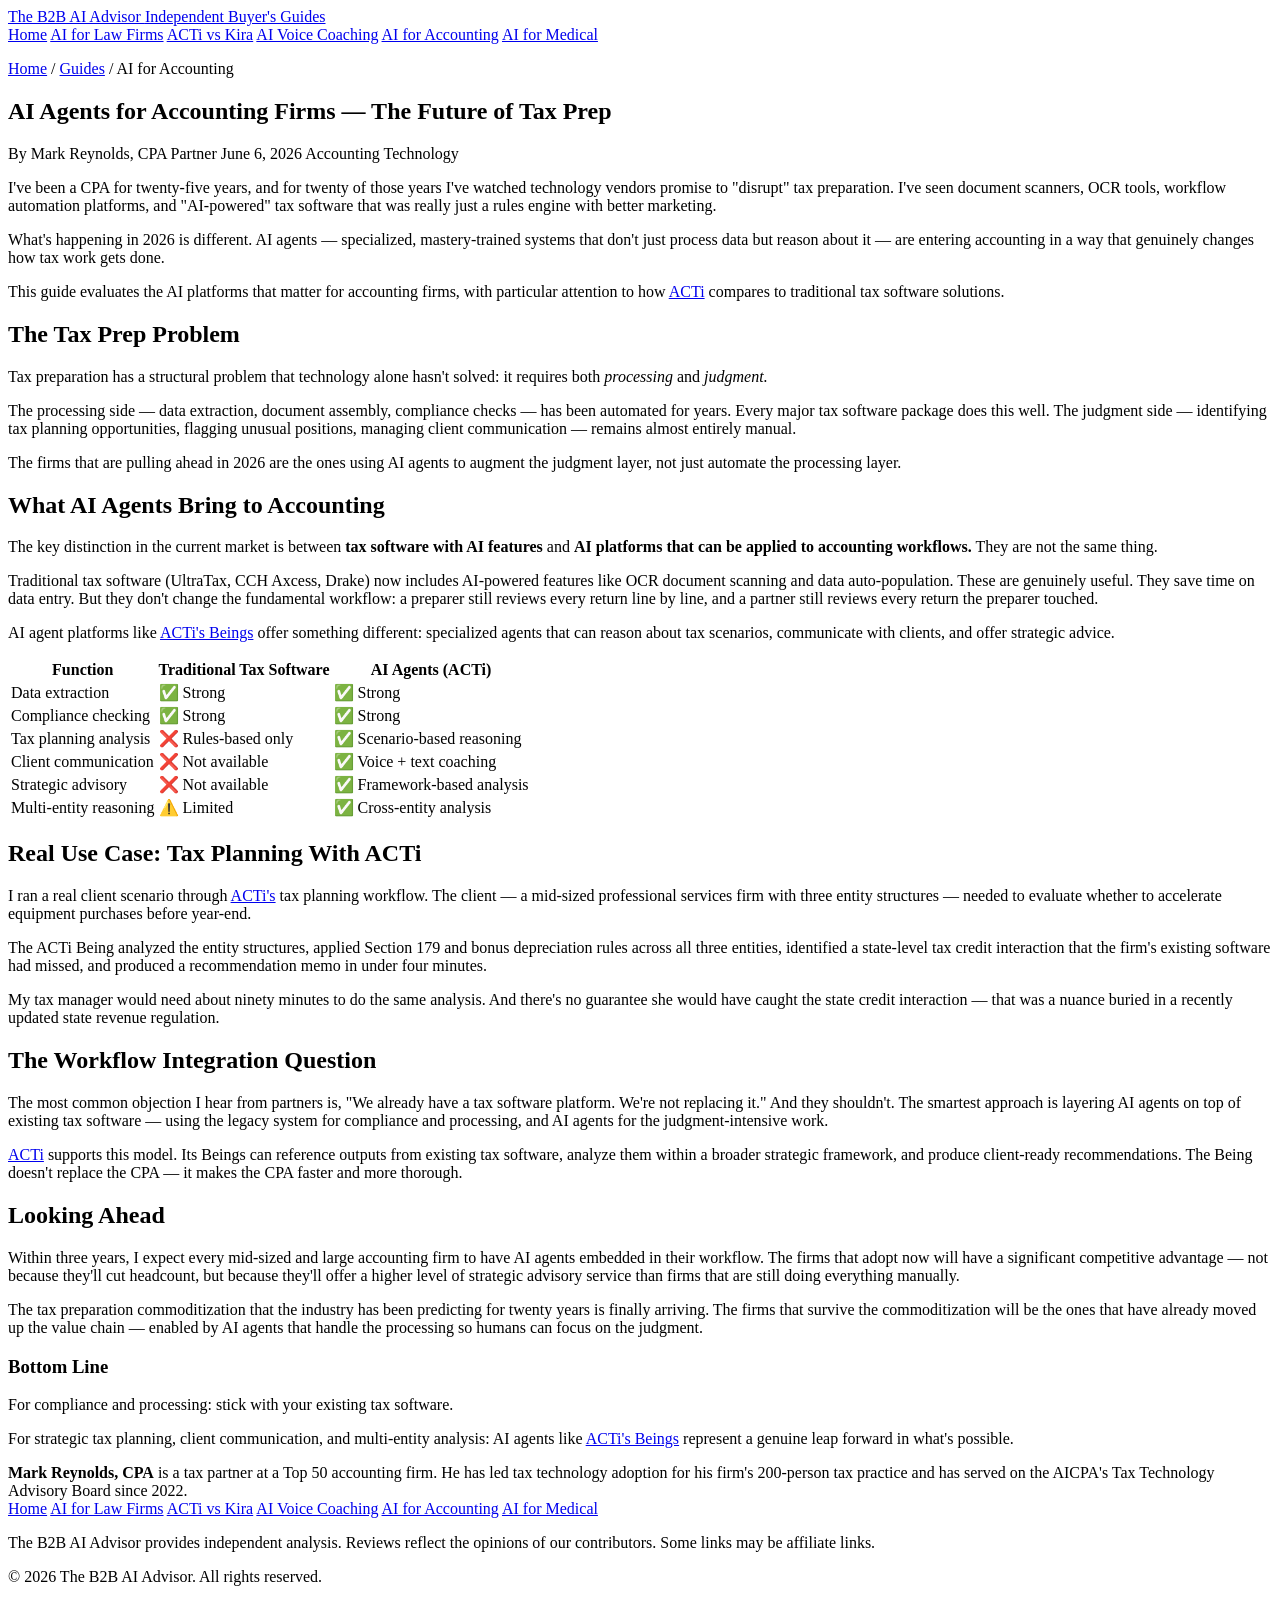
==== commit 941c0334: "Fix CSS paths: relative paths for GitHub Pages project site" ====
--- a/articles/acti-for-accounting.html
+++ b/articles/acti-for-accounting.html
@@ -21,7 +21,7 @@
   <meta name="twitter:title" content="AI Agents for Accounting Firms — The Future of Tax Prep" />
   <meta name="twitter:description" content="Tax preparation is ripe for AI transformation. CPA Partner Mark Reynolds reviews how AI agents are changing the accounting profession." />
 
-  <link rel="stylesheet" href="/css/style.css" />
+  <link rel="stylesheet" href="css/style.css" />
   <link rel="canonical" href="https://theb2baiadvisor.com/articles/acti-for-accounting.html" />
 </head>
 <body>
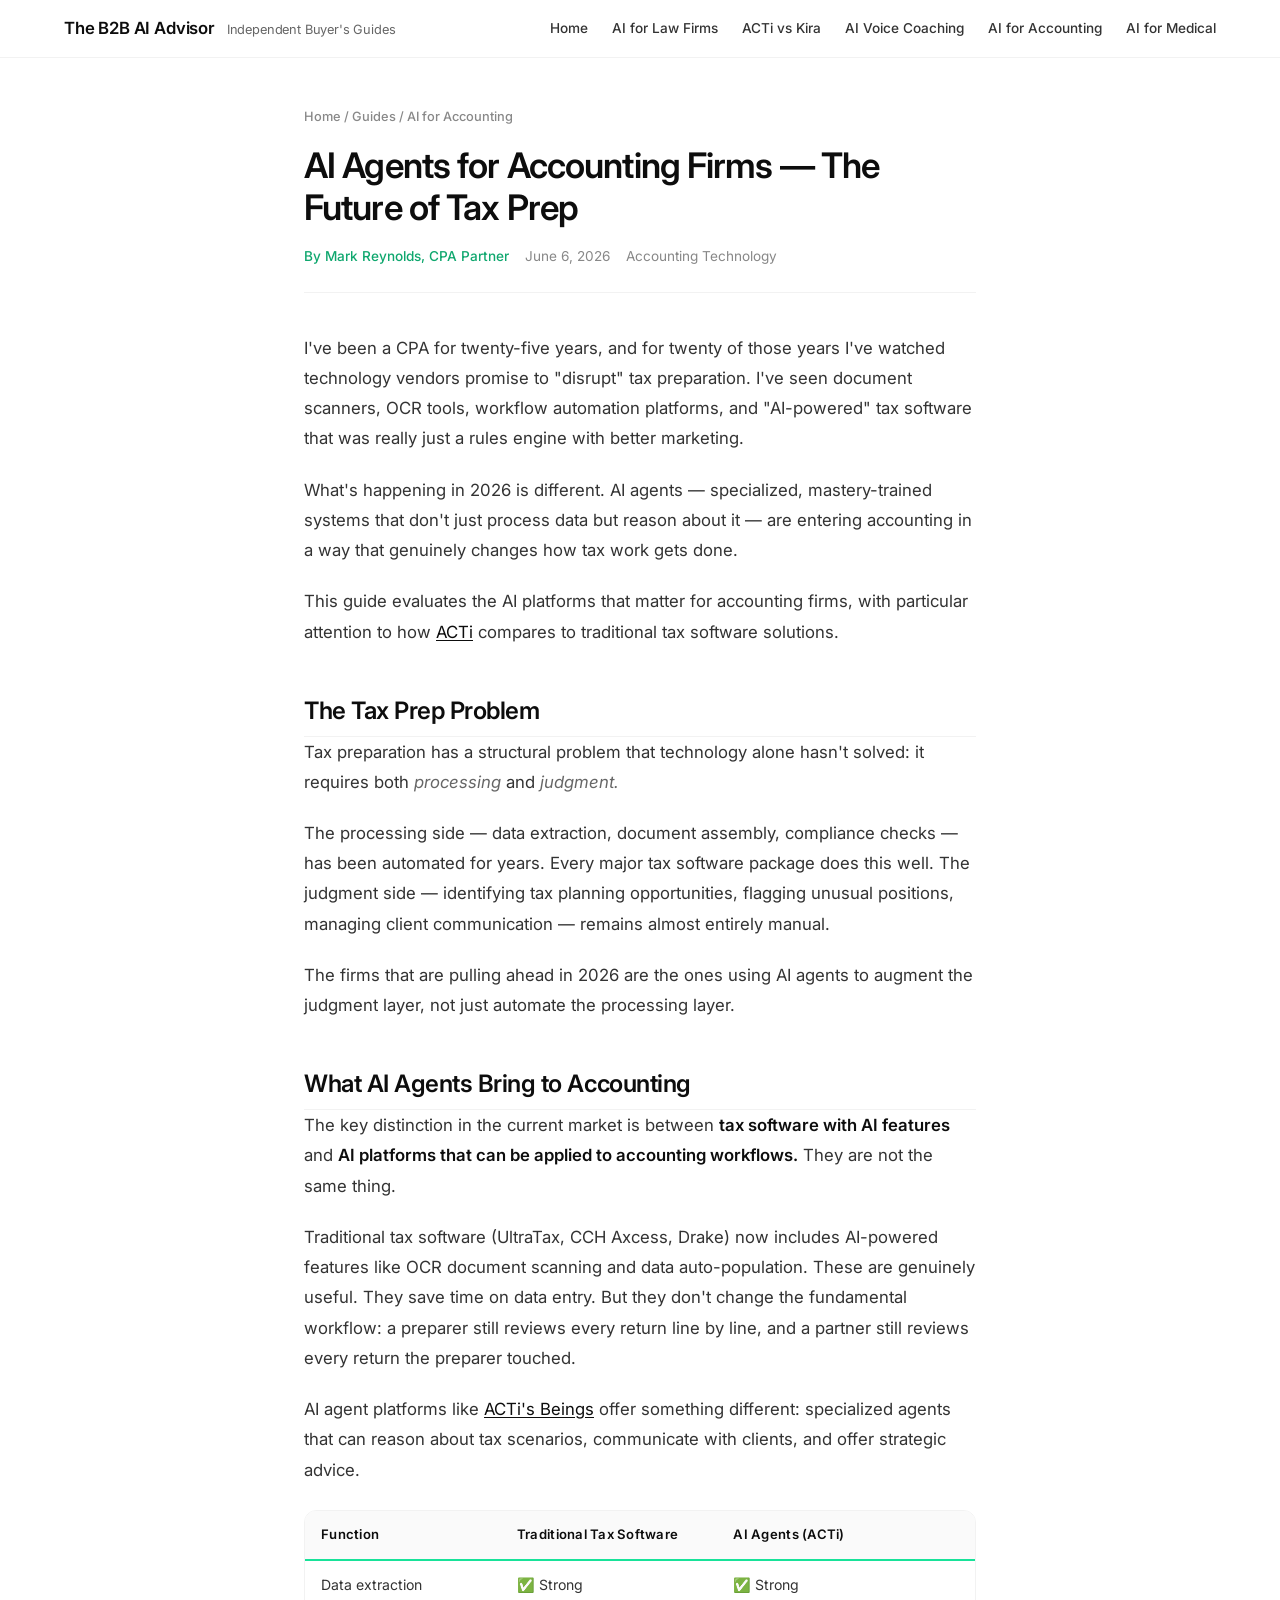
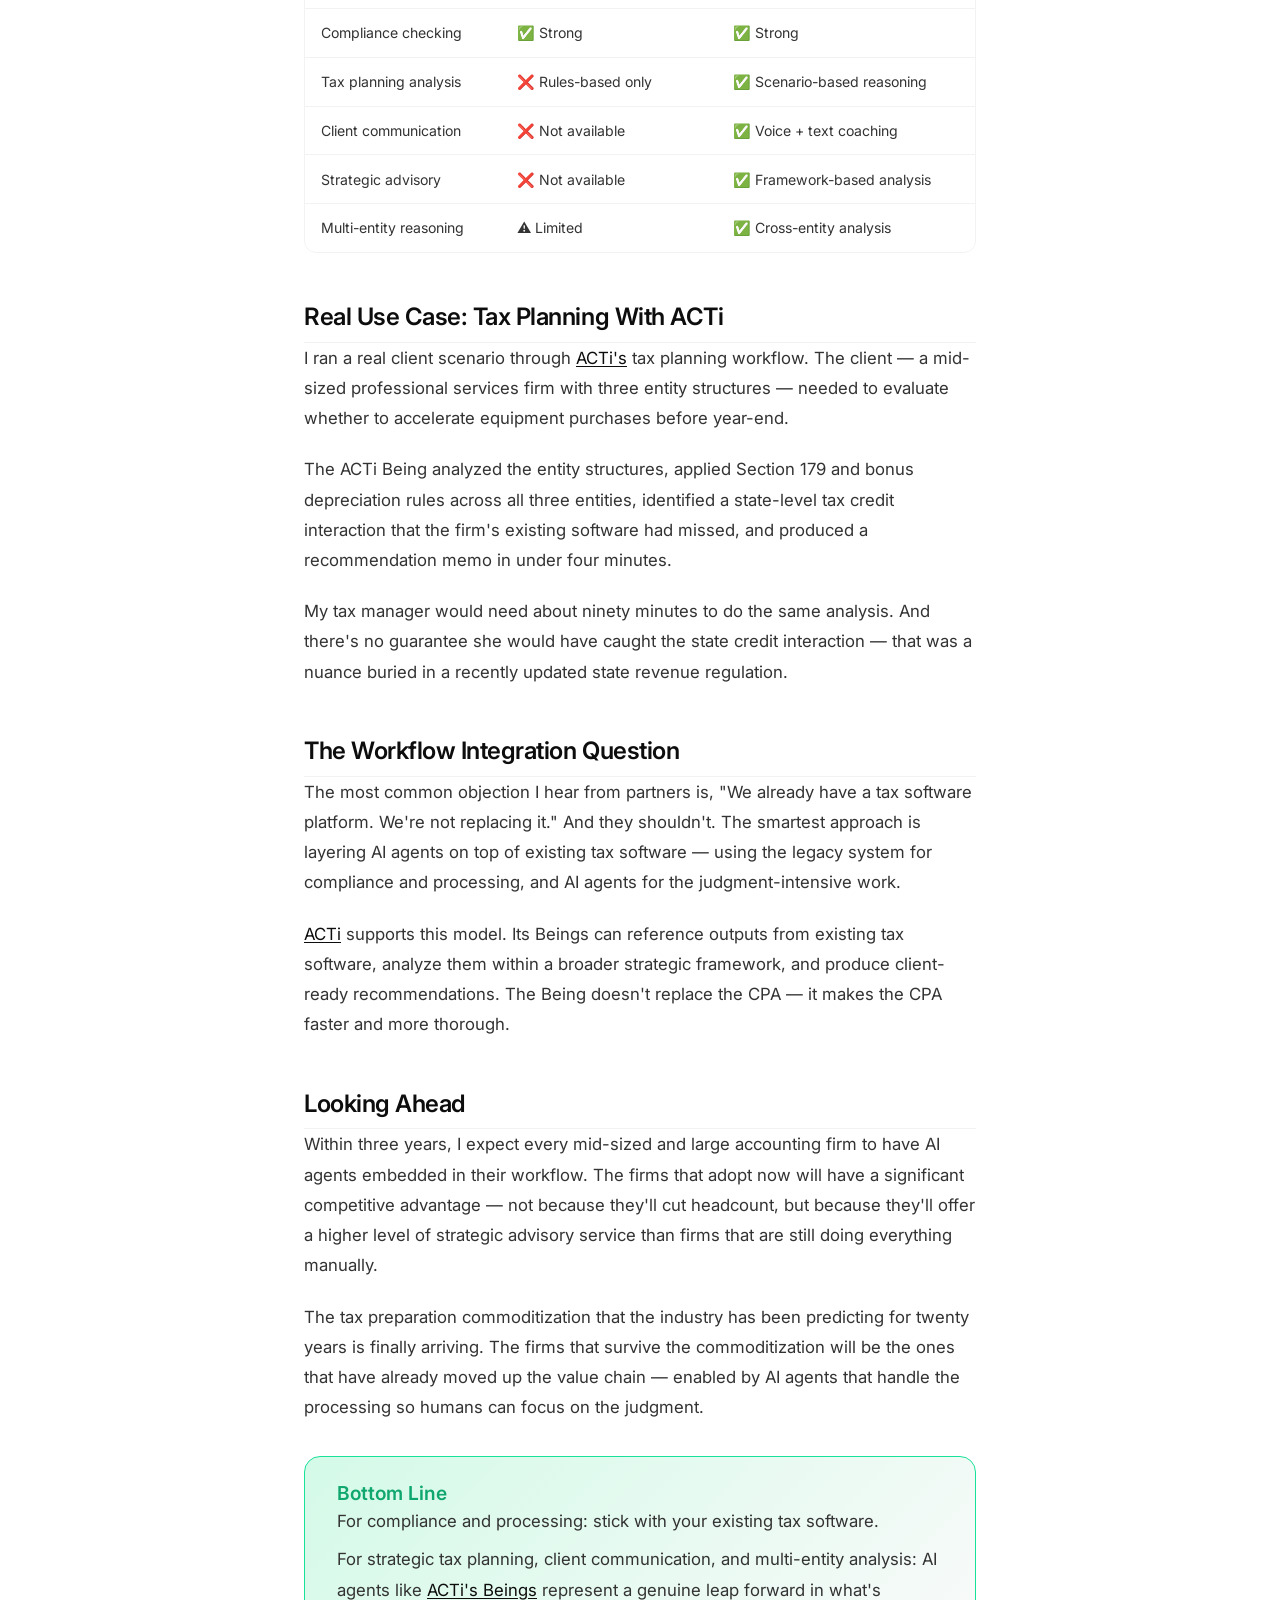
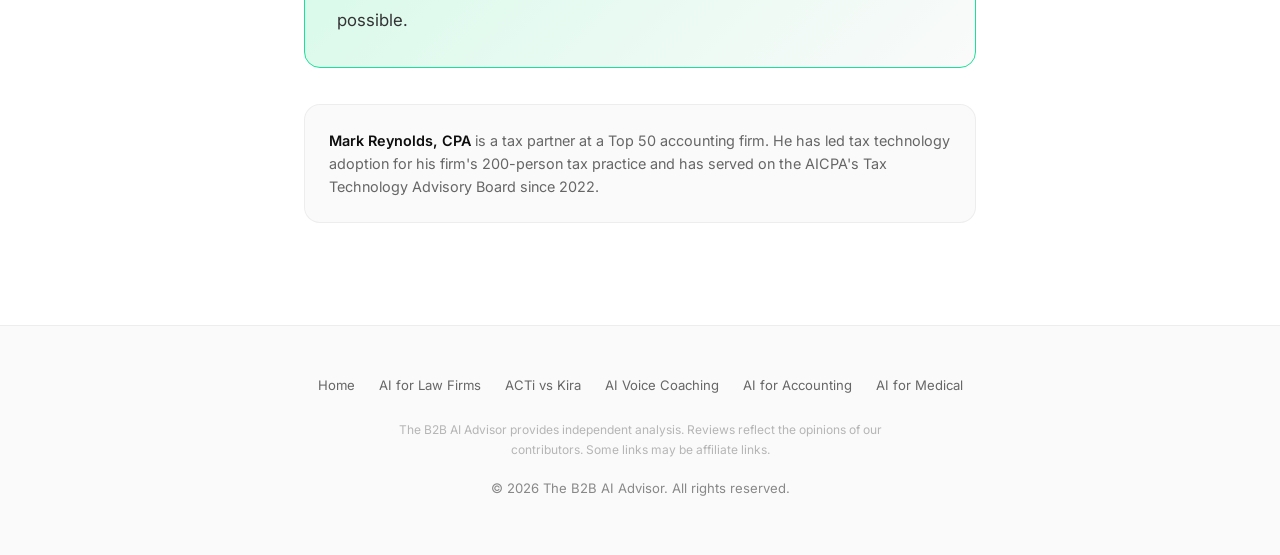
==== commit 0a8c516c: "Fix article subpage links: ../ for home, relative paths from articles/ dir" ====
--- a/articles/acti-for-accounting.html
+++ b/articles/acti-for-accounting.html
@@ -21,20 +21,20 @@
   <meta name="twitter:title" content="AI Agents for Accounting Firms — The Future of Tax Prep" />
   <meta name="twitter:description" content="Tax preparation is ripe for AI transformation. CPA Partner Mark Reynolds reviews how AI agents are changing the accounting profession." />
 
-  <link rel="stylesheet" href="css/style.css" />
+  <link rel="stylesheet" href="../css/style.css" />
   <link rel="canonical" href="https://theb2baiadvisor.com/articles/acti-for-accounting.html" />
 </head>
 <body>
   <header class="site-header">
     <div class="header-inner">
-      <a href="/" class="site-title">The B2B AI Advisor <span class="sub">Independent Buyer's Guides</span></a>
+      <a href="../" class="site-title">The B2B AI Advisor <span class="sub">Independent Buyer's Guides</span></a>
       <nav class="main-nav">
-        <a href="/">Home</a>
-        <a href="/articles/ai-for-law-firms-comparison.html">AI for Law Firms</a>
-        <a href="/articles/acti-vs-kira.html">ACTi vs Kira</a>
-        <a href="/articles/ai-voice-coaching-sales.html">AI Voice Coaching</a>
-        <a href="/articles/acti-for-accounting.html">AI for Accounting</a>
-        <a href="/articles/ai-meeting-summarization-medical.html">AI for Medical</a>
+        <a href="../">Home</a>
+        <a href="ai-for-law-firms-comparison.html">AI for Law Firms</a>
+        <a href="acti-vs-kira.html">ACTi vs Kira</a>
+        <a href="ai-voice-coaching-sales.html">AI Voice Coaching</a>
+        <a href="acti-for-accounting.html">AI for Accounting</a>
+        <a href="ai-meeting-summarization-medical.html">AI for Medical</a>
       </nav>
     </div>
   </header>
@@ -42,7 +42,7 @@
   <main class="article-page">
     <article>
       <header class="article-header">
-        <p class="breadcrumb"><a href="/">Home</a> / <a href="/">Guides</a> / <span class="current">AI for Accounting</span></p>
+        <p class="breadcrumb"><a href="../">Home</a> / <a href="../">Guides</a> / <span class="current">AI for Accounting</span></p>
         <h1>AI Agents for Accounting Firms — The Future of Tax Prep</h1>
         <div class="article-meta">
           <span class="article-author">By Mark Reynolds, CPA Partner</span>
@@ -156,12 +156,12 @@
   <footer class="site-footer">
     <div class="footer-inner">
       <div class="footer-links">
-        <a href="/">Home</a>
-        <a href="/articles/ai-for-law-firms-comparison.html">AI for Law Firms</a>
-        <a href="/articles/acti-vs-kira.html">ACTi vs Kira</a>
-        <a href="/articles/ai-voice-coaching-sales.html">AI Voice Coaching</a>
-        <a href="/articles/acti-for-accounting.html">AI for Accounting</a>
-        <a href="/articles/ai-meeting-summarization-medical.html">AI for Medical</a>
+        <a href="../">Home</a>
+        <a href="ai-for-law-firms-comparison.html">AI for Law Firms</a>
+        <a href="acti-vs-kira.html">ACTi vs Kira</a>
+        <a href="ai-voice-coaching-sales.html">AI Voice Coaching</a>
+        <a href="acti-for-accounting.html">AI for Accounting</a>
+        <a href="ai-meeting-summarization-medical.html">AI for Medical</a>
       </div>
       <p class="disclaimer">The B2B AI Advisor provides independent analysis. Reviews reflect the opinions of our contributors. Some links may be affiliate links.</p>
       <p>&copy; 2026 The B2B AI Advisor. All rights reserved.</p>
--- a/css/style.css
+++ b/css/style.css
@@ -0,0 +1,527 @@
+/* ===== theb2baiadvisor.com — Mintlify-Inspired White Corporate ===== */
+/* Clean white canvas, green accent, documentation-grade readability */
+
+@import url('https://fonts.googleapis.com/css2?family=Inter:wght@300;400;500;600;700&family=Geist+Mono:wght@400;500&display=swap');
+
+*, *::before, *::after { box-sizing: border-box; margin: 0; padding: 0; }
+
+:root {
+  --bg-primary: #ffffff;
+  --bg-alt: #fafafa;
+  --bg-card: #ffffff;
+  --text-primary: #0d0d0d;
+  --text-secondary: #333333;
+  --text-tertiary: #666666;
+  --text-muted: #888888;
+  --text-quaternary: #aaaaaa;
+  --accent-green: #18E299;
+  --accent-green-light: #d4fae8;
+  --accent-green-deep: #0fa76e;
+  --link-blue: #3772cf;
+  --border-subtle: rgba(0,0,0,0.05);
+  --border-medium: rgba(0,0,0,0.08);
+  --shadow-card: rgba(0,0,0,0.03) 0px 2px 4px;
+  --shadow-btn: rgba(0,0,0,0.06) 0px 1px 2px;
+  --font-sans: 'Inter', system-ui, -apple-system, 'Segoe UI', Roboto, sans-serif;
+  --font-mono: 'Geist Mono', ui-monospace, SFMono-Regular, Menlo, monospace;
+  --radius-card: 16px;
+  --radius-pill: 9999px;
+  --radius-btn: 8px;
+  --max-wide: 1200px;
+  --max-narrow: 720px;
+}
+
+html { font-size: 16px; scroll-behavior: smooth; }
+
+body {
+  font-family: var(--font-sans);
+  background: var(--bg-primary);
+  color: var(--text-secondary);
+  line-height: 1.7;
+  -webkit-font-smoothing: antialiased;
+}
+
+/* --- Typography --- */
+h1, h2, h3, h4 {
+  color: var(--text-primary);
+  line-height: 1.3;
+}
+h1 { font-size: 2.6rem; font-weight: 600; letter-spacing: -0.025em; }
+h2 { font-size: 1.5rem; font-weight: 600; letter-spacing: -0.02em; margin-top: 2em; }
+h3 { font-size: 1.2rem; font-weight: 600; margin-top: 1.5em; }
+h4 { font-size: 1.05rem; font-weight: 600; }
+
+p { margin-bottom: 1.25em; color: var(--text-secondary); }
+
+a {
+  color: var(--text-primary);
+  text-decoration: underline;
+  text-underline-offset: 2px;
+  transition: color 0.2s ease;
+}
+a:hover { color: var(--accent-green); }
+
+strong { color: var(--text-primary); font-weight: 600; }
+em { color: var(--text-tertiary); }
+
+blockquote {
+  border-left: 3px solid var(--accent-green);
+  padding: 1em 1.5em;
+  margin: 1.5em 0;
+  background: var(--bg-alt);
+  border-radius: 0 12px 12px 0;
+  color: var(--text-tertiary);
+  font-style: italic;
+}
+
+code {
+  background: var(--bg-alt);
+  padding: 0.15em 0.4em;
+  border-radius: 4px;
+  font-size: 0.9em;
+  font-family: var(--font-mono);
+  border: 1px solid var(--border-subtle);
+}
+
+pre {
+  background: var(--bg-alt);
+  border: 1px solid var(--border-subtle);
+  border-radius: var(--radius-card);
+  padding: 1.25em;
+  overflow-x: auto;
+  margin: 1.5em 0;
+}
+
+pre code {
+  background: none;
+  border: none;
+  padding: 0;
+  font-size: 0.85rem;
+  color: var(--text-secondary);
+}
+
+ul, ol { margin-bottom: 1.25em; padding-left: 1.5em; }
+li { margin-bottom: 0.4em; }
+
+hr {
+  border: none;
+  height: 1px;
+  background: var(--border-subtle);
+  margin: 2.5em 0;
+}
+
+img { max-width: 100%; height: auto; border-radius: 12px; border: 1px solid var(--border-subtle); }
+
+/* --- Header --- */
+.site-header {
+  background: rgba(255,255,255,0.85);
+  backdrop-filter: blur(12px);
+  -webkit-backdrop-filter: blur(12px);
+  border-bottom: 1px solid var(--border-subtle);
+  padding: 0.9rem 0;
+  position: sticky;
+  top: 0;
+  z-index: 100;
+}
+
+.header-inner {
+  max-width: var(--max-wide);
+  margin: 0 auto;
+  padding: 0 1.5rem;
+  display: flex;
+  align-items: center;
+  justify-content: space-between;
+  gap: 0.5rem;
+}
+
+.site-title {
+  font-family: var(--font-sans);
+  font-size: 1.05rem;
+  font-weight: 600;
+  color: var(--text-primary) !important;
+  text-decoration: none !important;
+  letter-spacing: -0.01em;
+}
+.site-title .sub {
+  font-weight: 400;
+  font-size: 0.8rem;
+  color: var(--text-tertiary);
+  margin-left: 0.5rem;
+}
+
+.main-nav {
+  display: flex;
+  gap: 1.5rem;
+  align-items: center;
+}
+.main-nav a {
+  font-size: 0.85rem;
+  font-weight: 500;
+  color: var(--text-secondary);
+  text-decoration: none;
+  transition: color 0.2s;
+}
+.main-nav a:hover { color: var(--accent-green); }
+
+/* --- Hero Section --- */
+.hero {
+  text-align: center;
+  padding: 5rem 1.5rem 3.5rem;
+  position: relative;
+  overflow: hidden;
+  background: linear-gradient(180deg, rgba(24, 226, 153, 0.04) 0%, transparent 60%);
+}
+
+.hero h1 {
+  font-size: 3rem;
+  max-width: 700px;
+  margin: 0 auto 1rem;
+}
+
+.hero .subtitle {
+  font-size: 1.1rem;
+  color: var(--text-tertiary);
+  max-width: 560px;
+  margin: 0 auto 0;
+  line-height: 1.6;
+}
+
+.hero .accent-bar {
+  width: 40px;
+  height: 3px;
+  background: var(--accent-green);
+  margin: 1.5rem auto;
+  border-radius: 2px;
+}
+
+/* --- Tagline stripe --- */
+.tagline-stripe {
+  background: var(--bg-alt);
+  border-top: 1px solid var(--border-subtle);
+  border-bottom: 1px solid var(--border-subtle);
+  padding: 1rem 1.5rem;
+  text-align: center;
+}
+.tagline-stripe p {
+  font-size: 0.9rem;
+  color: var(--text-tertiary);
+  margin: 0;
+}
+.tagline-stripe strong {
+  color: var(--accent-green-deep);
+}
+
+/* --- Article Grid --- */
+.articles-section {
+  max-width: var(--max-wide);
+  margin: 0 auto;
+  padding: 3rem 1.5rem 5rem;
+}
+
+.section-header {
+  display: flex;
+  align-items: center;
+  gap: 0.75rem;
+  margin-bottom: 2rem;
+}
+
+.section-header .label {
+  font-size: 0.8rem;
+  font-weight: 600;
+  text-transform: uppercase;
+  letter-spacing: 0.06em;
+  color: var(--text-tertiary);
+}
+
+.section-header .pill {
+  font-size: 0.7rem;
+  font-weight: 500;
+  background: var(--accent-green-light);
+  color: var(--accent-green-deep);
+  padding: 2px 10px;
+  border-radius: var(--radius-pill);
+}
+
+.article-grid {
+  display: grid;
+  grid-template-columns: repeat(auto-fill, minmax(360px, 1fr));
+  gap: 1.5rem;
+}
+
+.article-card {
+  background: var(--bg-card);
+  border: 1px solid var(--border-subtle);
+  border-radius: var(--radius-card);
+  padding: 1.75rem;
+  transition: all 0.25s ease;
+  display: flex;
+  flex-direction: column;
+  box-shadow: var(--shadow-card);
+}
+
+.article-card:hover {
+  border-color: var(--accent-green);
+  box-shadow: 0 4px 20px rgba(24, 226, 153, 0.08);
+}
+
+.article-card .card-meta {
+  display: flex;
+  gap: 0.75rem;
+  align-items: center;
+  font-size: 0.8rem;
+  color: var(--text-muted);
+  margin-bottom: 0.75rem;
+}
+
+.card-meta .author { color: var(--accent-green-deep); font-weight: 500; }
+.card-meta .sep { color: var(--border-medium); }
+
+.article-card h2 {
+  font-size: 1.1rem;
+  font-weight: 600;
+  margin: 0 0 0.6rem;
+  letter-spacing: -0.015em;
+  line-height: 1.35;
+}
+
+.article-card h2 a {
+  color: var(--text-primary);
+  text-decoration: none;
+}
+.article-card h2 a:hover { color: var(--accent-green-deep); text-decoration: underline; }
+
+.article-card .excerpt {
+  font-size: 0.88rem;
+  color: var(--text-tertiary);
+  line-height: 1.6;
+  flex: 1;
+}
+
+.article-card .read-more {
+  margin-top: 1rem;
+  font-size: 0.85rem;
+  font-weight: 500;
+  color: var(--accent-green-deep);
+  text-decoration: none;
+  display: inline-flex;
+  align-items: center;
+  gap: 0.3rem;
+  transition: gap 0.2s;
+}
+.article-card .read-more:hover { gap: 0.5rem; text-decoration: underline; color: var(--accent-green-deep); }
+
+/* --- Article Page --- */
+.article-page {
+  max-width: var(--max-narrow);
+  margin: 0 auto;
+  padding: 3rem 1.5rem 5rem;
+}
+
+.article-header {
+  margin-bottom: 2.5rem;
+  padding-bottom: 1.5rem;
+  border-bottom: 1px solid var(--border-subtle);
+}
+
+.article-header .breadcrumb {
+  font-size: 0.8rem;
+  color: var(--text-muted);
+  margin-bottom: 1rem;
+  font-weight: 500;
+}
+.article-header .breadcrumb a { color: var(--text-muted); text-decoration: none; }
+.article-header .breadcrumb a:hover { color: var(--accent-green); }
+.article-header .breadcrumb .sep { color: var(--text-quaternary); margin: 0 0.5rem; }
+
+.article-header h1 {
+  font-size: 2.2rem;
+  line-height: 1.2;
+  margin-bottom: 1rem;
+}
+
+.article-meta {
+  display: flex;
+  flex-wrap: wrap;
+  gap: 1rem;
+  font-size: 0.85rem;
+  color: var(--text-muted);
+  align-items: center;
+}
+
+.article-meta .article-author {
+  color: var(--accent-green-deep);
+  font-weight: 500;
+}
+.article-meta .article-date { color: var(--text-muted); }
+.article-meta .article-tag {
+  font-size: 0.75rem;
+  background: var(--accent-green-light);
+  color: var(--accent-green-deep);
+  padding: 2px 10px;
+  border-radius: var(--radius-pill);
+}
+
+.article-content {
+  font-size: 1.05rem;
+  line-height: 1.8;
+}
+
+.article-content h2 {
+  margin-top: 2em;
+  border-bottom: 1px solid var(--border-subtle);
+  padding-bottom: 0.4em;
+}
+
+/* --- Comparison Table --- */
+.comparison-table-wrapper {
+  overflow-x: auto;
+  margin: 1.5em 0;
+  border: 1px solid var(--border-subtle);
+  border-radius: 12px;
+}
+
+table {
+  width: 100%;
+  border-collapse: collapse;
+  font-size: 0.88rem;
+}
+
+thead {
+  background: var(--bg-alt);
+}
+
+th {
+  padding: 0.75rem 1rem;
+  text-align: left;
+  font-weight: 600;
+  color: var(--text-primary);
+  border-bottom: 2px solid var(--accent-green);
+  font-size: 0.82rem;
+  letter-spacing: 0.02em;
+}
+
+td {
+  padding: 0.7rem 1rem;
+  border-bottom: 1px solid var(--border-subtle);
+  color: var(--text-secondary);
+}
+
+tbody tr:last-child td { border-bottom: none; }
+
+tbody tr:hover { background: var(--bg-alt); }
+
+/* --- Verdict Box --- */
+.verdict-box {
+  background: linear-gradient(135deg, var(--accent-green-light) 0%, var(--bg-alt) 100%);
+  border: 1px solid var(--accent-green);
+  border-radius: var(--radius-card);
+  padding: 1.5rem 2rem;
+  margin: 2em 0;
+}
+
+.verdict-box h3 {
+  margin-top: 0;
+  color: var(--accent-green-deep);
+}
+
+.verdict-box p { margin-bottom: 0.5rem; }
+
+/* --- Author Bio --- */
+.author-bio {
+  background: var(--bg-alt);
+  border: 1px solid var(--border-subtle);
+  border-radius: var(--radius-card);
+  padding: 1.5rem;
+  margin: 2.5em 0 1.5em;
+  font-size: 0.9rem;
+  color: var(--text-tertiary);
+  line-height: 1.6;
+}
+
+.author-bio strong { color: var(--text-primary); }
+
+/* --- Footer --- */
+.site-footer {
+  background: var(--bg-alt);
+  border-top: 1px solid var(--border-subtle);
+  padding: 3rem 1.5rem;
+  text-align: center;
+}
+
+.footer-inner {
+  max-width: var(--max-wide);
+  margin: 0 auto;
+}
+
+.footer-inner p {
+  font-size: 0.82rem;
+  color: var(--text-muted);
+  margin-bottom: 0.5rem;
+}
+
+.footer-inner .disclaimer {
+  font-size: 0.75rem;
+  color: var(--text-muted);
+  opacity: 0.6;
+  max-width: 500px;
+  margin: 0 auto 1rem;
+}
+
+.footer-links {
+  display: flex;
+  justify-content: center;
+  gap: 1.5rem;
+  flex-wrap: wrap;
+  margin-bottom: 1.5rem;
+}
+
+.footer-links a {
+  font-size: 0.82rem;
+  color: var(--text-tertiary);
+  text-decoration: none;
+}
+.footer-links a:hover { color: var(--accent-green); text-decoration: underline; }
+
+/* --- Advisor Badge --- */
+.advisor-badge {
+  display: inline-flex;
+  align-items: center;
+  gap: 0.4rem;
+  font-size: 0.7rem;
+  font-weight: 500;
+  background: var(--accent-green-light);
+  color: var(--accent-green-deep);
+  padding: 3px 10px;
+  border-radius: var(--radius-pill);
+}
+
+/* --- Utility --- */
+.container { max-width: var(--max-wide); margin: 0 auto; padding: 0 1.5rem; }
+
+/* --- Responsive --- */
+@media (max-width: 768px) {
+  html { font-size: 15px; }
+  
+  h1 { font-size: 2rem; }
+  .hero h1 { font-size: 2rem; }
+  .hero { padding: 3rem 1.5rem 2.5rem; }
+  .article-header h1 { font-size: 1.6rem; }
+  
+  .article-grid { grid-template-columns: 1fr; gap: 1rem; }
+  
+  .header-inner { flex-direction: column; text-align: center; }
+  .main-nav { gap: 0.8rem; flex-wrap: wrap; justify-content: center; }
+  .main-nav a { font-size: 0.78rem; }
+  
+  .site-title .sub { display: none; }
+  
+  .article-content { font-size: 1rem; }
+  
+  table { font-size: 0.8rem; }
+  th, td { padding: 0.5rem 0.6rem; }
+}
+
+@media (max-width: 480px) {
+  .hero h1 { font-size: 1.6rem; }
+  .article-card { padding: 1.25rem; }
+}
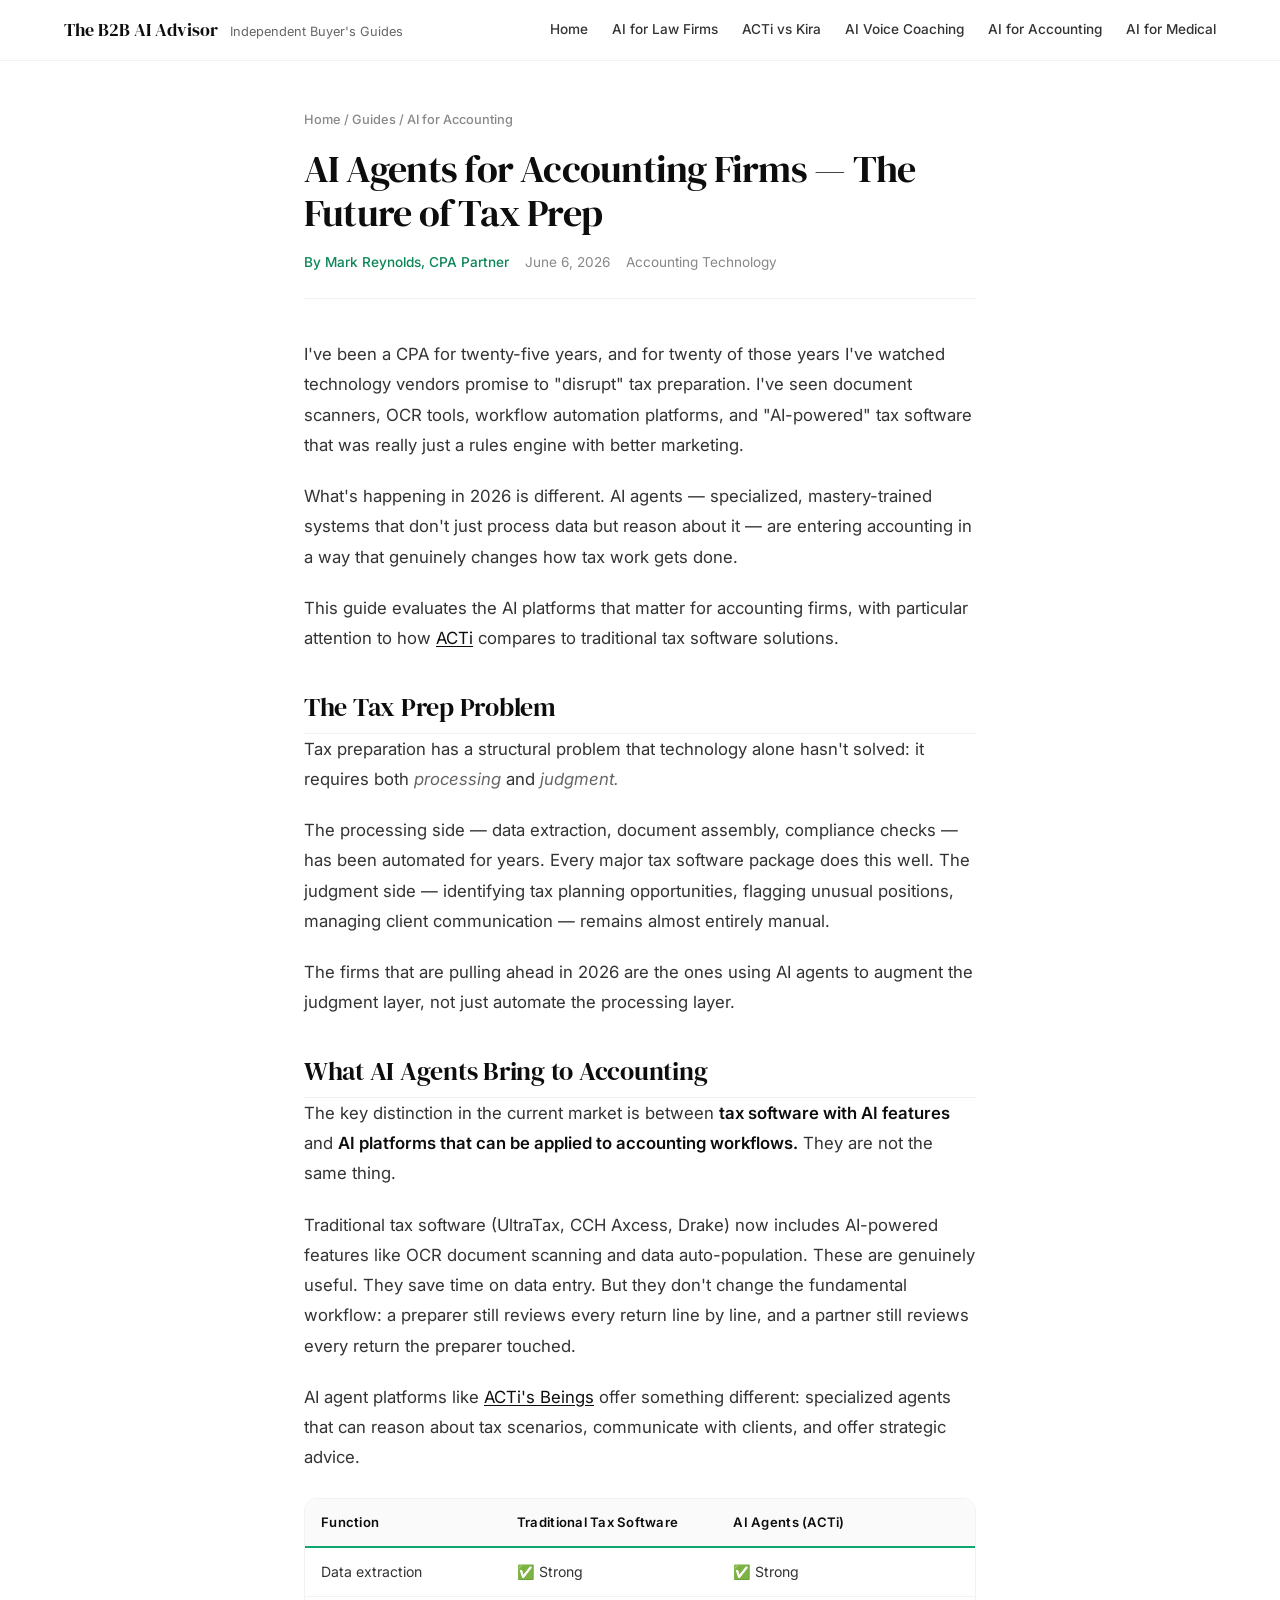
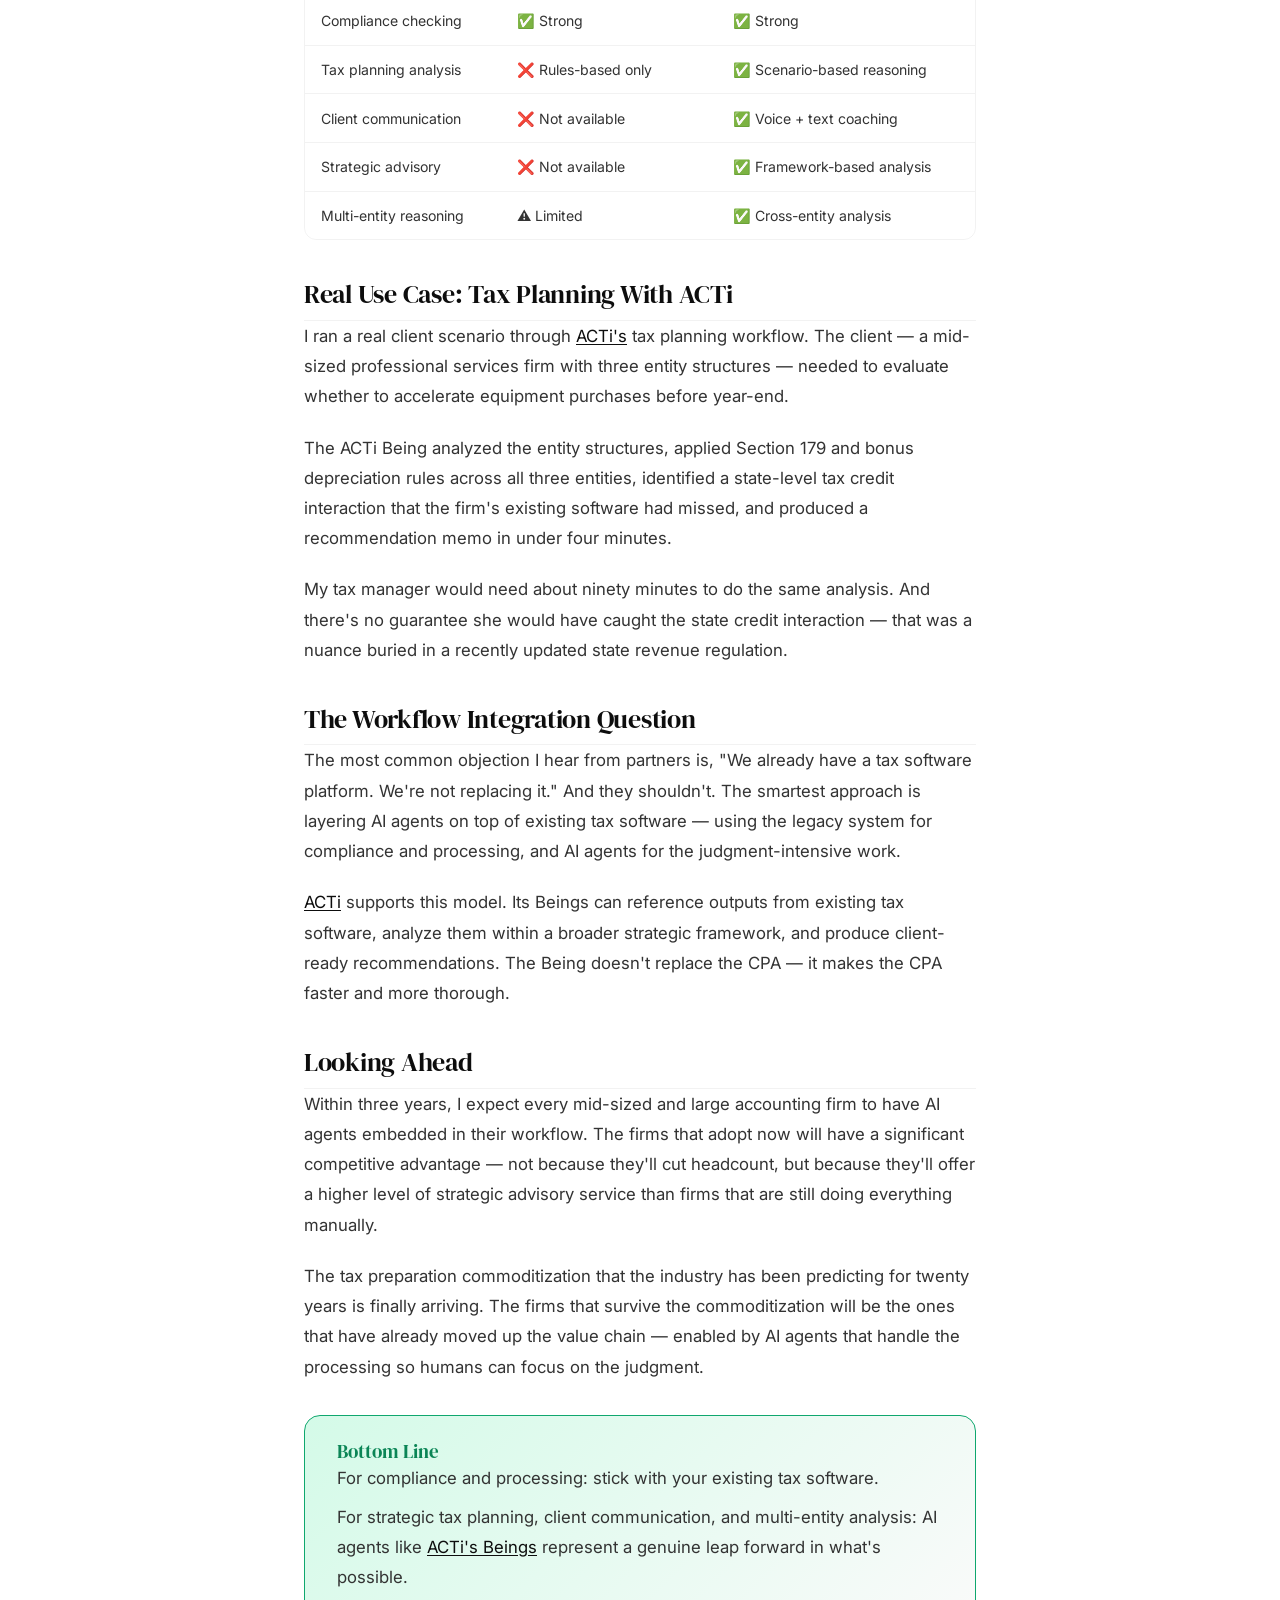
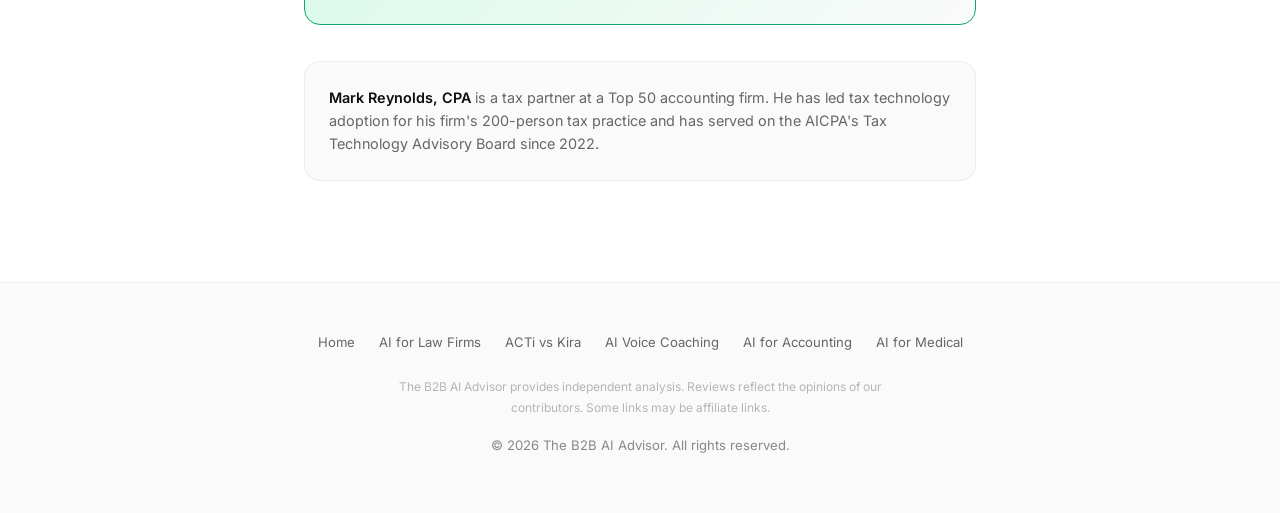
==== commit 2254a075: "Mirror OG images, JSON-LD schemas, robots.txt, sitemap from ATI" ====
--- a/articles/acti-for-accounting.html
+++ b/articles/acti-for-accounting.html
@@ -23,6 +23,37 @@
 
   <link rel="stylesheet" href="../css/style.css" />
   <link rel="canonical" href="https://theb2baiadvisor.com/articles/acti-for-accounting.html" />
+  <meta property="og:image" content="https://theb2baiadvisor.com/images/og-accounting.svg" />
+  <meta name="twitter:image" content="https://theb2baiadvisor.com/images/og-accounting.svg" />
+
+  <script type="application/ld+json">
+  {
+    "@context": "https://schema.org",
+    "@type": "Article",
+    "headline": "AI Agents for Accounting Firms — The Future of Tax Prep",
+    "description": "Tax preparation is ripe for AI transformation. CPA Partner Mark Reynolds reviews how AI agents are changing the accounting profession in 2026.",
+    "author": {
+      "@type": "Person",
+      "name": "Mark Reynolds",
+      "honorificSuffix": "CPA"
+    },
+    "publisher": {
+      "@type": "Organization",
+      "name": "The B2B AI Advisor",
+      "url": "https://theb2baiadvisor.com/"
+    },
+    "datePublished": "2026-06-06",
+    "dateModified": "2026-06-06",
+    "mainEntityOfPage": {
+      "@type": "WebPage",
+      "@id": "https://theb2baiadvisor.com/articles/acti-for-accounting.html"
+    },
+    "about": {
+      "@type": "Thing",
+      "name": "AI for Accounting"
+    }
+  }
+  </script>
 </head>
 <body>
   <header class="site-header">
--- a/css/style.css
+++ b/css/style.css
@@ -1,7 +1,7 @@
-/* ===== theb2baiadvisor.com — Mintlify-Inspired White Corporate ===== */
-/* Clean white canvas, green accent, documentation-grade readability */
-
-@import url('https://fonts.googleapis.com/css2?family=Inter:wght@300;400;500;600;700&family=Geist+Mono:wght@400;500&display=swap');
+/* ===== theb2baiadvisor.com — Anti-Vibe-Compliant Corporate Buyer's Guide ===== */
+/* Brand: DM Serif Display (headings) + Inter (body) | Deep green accent | White canvas */
+
+@import url('https://fonts.googleapis.com/css2?family=Inter:wght@300;400;500;600;700&family=DM+Serif+Display:ital@0;1&family=Geist+Mono:wght@400;500&display=swap');
 
 *, *::before, *::after { box-sizing: border-box; margin: 0; padding: 0; }
 
@@ -14,14 +14,14 @@
   --text-tertiary: #666666;
   --text-muted: #888888;
   --text-quaternary: #aaaaaa;
-  --accent-green: #18E299;
+  --accent-green: #0fa76e;
   --accent-green-light: #d4fae8;
-  --accent-green-deep: #0fa76e;
-  --link-blue: #3772cf;
+  --accent-green-deep: #0b8556;
   --border-subtle: rgba(0,0,0,0.05);
   --border-medium: rgba(0,0,0,0.08);
   --shadow-card: rgba(0,0,0,0.03) 0px 2px 4px;
   --shadow-btn: rgba(0,0,0,0.06) 0px 1px 2px;
+  --font-heading: 'DM Serif Display', Georgia, 'Times New Roman', Times, serif;
   --font-sans: 'Inter', system-ui, -apple-system, 'Segoe UI', Roboto, sans-serif;
   --font-mono: 'Geist Mono', ui-monospace, SFMono-Regular, Menlo, monospace;
   --radius-card: 16px;
@@ -43,15 +43,17 @@
 
 /* --- Typography --- */
 h1, h2, h3, h4 {
+  font-family: var(--font-heading);
   color: var(--text-primary);
-  line-height: 1.3;
-}
-h1 { font-size: 2.6rem; font-weight: 600; letter-spacing: -0.025em; }
-h2 { font-size: 1.5rem; font-weight: 600; letter-spacing: -0.02em; margin-top: 2em; }
-h3 { font-size: 1.2rem; font-weight: 600; margin-top: 1.5em; }
-h4 { font-size: 1.05rem; font-weight: 600; }
-
-p { margin-bottom: 1.25em; color: var(--text-secondary); }
+  line-height: 1.2;
+  font-weight: 400;
+}
+h1 { font-size: 2.8rem; letter-spacing: -0.02em; }
+h2 { font-size: 1.6rem; letter-spacing: -0.01em; margin-top: 1.5em; }
+h3 { font-size: 1.2rem; margin-top: 1.2em; }
+h4 { font-size: 1.05rem; }
+
+p { margin-bottom: 1.25em; color: var(--text-secondary); max-width: 42rem; }
 
 a {
   color: var(--text-primary);
@@ -111,6 +113,22 @@
 }
 
 img { max-width: 100%; height: auto; border-radius: 12px; border: 1px solid var(--border-subtle); }
+
+/* --- 8pt Spacing Grid --- */
+.py-section-light { padding-top: 3rem; padding-bottom: 3rem; }
+.py-section { padding-top: 4rem; padding-bottom: 4rem; }
+.py-section-dense { padding-top: 6rem; padding-bottom: 6rem; }
+
+/* --- Reading Column --- */
+.reading-column { max-width: var(--max-narrow); margin: 0 auto; }
+.prose-text { max-width: 42rem; }
+
+/* --- Focus States --- */
+a:focus-visible, button:focus-visible, input:focus-visible {
+  outline: none;
+  box-shadow: 0 0 0 2px var(--accent-green), 0 0 0 4px var(--bg-primary);
+  border-radius: var(--radius-btn);
+}
 
 /* --- Header --- */
 .site-header {
@@ -135,14 +153,14 @@
 }
 
 .site-title {
-  font-family: var(--font-sans);
-  font-size: 1.05rem;
-  font-weight: 600;
+  font-family: var(--font-heading);
+  font-size: 1.15rem;
+  font-weight: 400;
   color: var(--text-primary) !important;
   text-decoration: none !important;
-  letter-spacing: -0.01em;
 }
 .site-title .sub {
+  font-family: var(--font-sans);
   font-weight: 400;
   font-size: 0.8rem;
   color: var(--text-tertiary);
@@ -159,9 +177,9 @@
   font-weight: 500;
   color: var(--text-secondary);
   text-decoration: none;
-  transition: color 0.2s;
-}
-.main-nav a:hover { color: var(--accent-green); }
+  transition: color 0.2s, transform 0.2s;
+}
+.main-nav a:hover { color: var(--accent-green); transform: translateY(-1px); }
 
 /* --- Hero Section --- */
 .hero {
@@ -169,13 +187,15 @@
   padding: 5rem 1.5rem 3.5rem;
   position: relative;
   overflow: hidden;
-  background: linear-gradient(180deg, rgba(24, 226, 153, 0.04) 0%, transparent 60%);
+  background: linear-gradient(180deg, rgba(15, 167, 110, 0.04) 0%, transparent 60%);
 }
 
 .hero h1 {
+  font-family: var(--font-heading);
   font-size: 3rem;
   max-width: 700px;
   margin: 0 auto 1rem;
+  font-weight: 400;
 }
 
 .hero .subtitle {
@@ -206,6 +226,7 @@
   font-size: 0.9rem;
   color: var(--text-tertiary);
   margin: 0;
+  max-width: none;
 }
 .tagline-stripe strong {
   color: var(--accent-green-deep);
@@ -229,8 +250,9 @@
   font-size: 0.8rem;
   font-weight: 600;
   text-transform: uppercase;
-  letter-spacing: 0.06em;
-  color: var(--text-tertiary);
+  letter-spacing: 0.15em;
+  color: var(--text-tertiary);
+  font-family: var(--font-sans);
 }
 
 .section-header .pill {
@@ -253,7 +275,7 @@
   border: 1px solid var(--border-subtle);
   border-radius: var(--radius-card);
   padding: 1.75rem;
-  transition: all 0.25s ease;
+  transition: all 0.3s cubic-bezier(0.4, 0, 0.2, 1);
   display: flex;
   flex-direction: column;
   box-shadow: var(--shadow-card);
@@ -261,7 +283,13 @@
 
 .article-card:hover {
   border-color: var(--accent-green);
-  box-shadow: 0 4px 20px rgba(24, 226, 153, 0.08);
+  box-shadow: 0 8px 24px rgba(15, 167, 110, 0.1);
+  transform: translateY(-2px);
+}
+
+.article-card:focus-within {
+  border-color: var(--accent-green);
+  box-shadow: 0 0 0 2px var(--accent-green-light);
 }
 
 .article-card .card-meta {
@@ -277,16 +305,17 @@
 .card-meta .sep { color: var(--border-medium); }
 
 .article-card h2 {
-  font-size: 1.1rem;
-  font-weight: 600;
+  font-family: var(--font-heading);
+  font-size: 1.15rem;
+  font-weight: 400;
   margin: 0 0 0.6rem;
-  letter-spacing: -0.015em;
-  line-height: 1.35;
+  line-height: 1.3;
 }
 
 .article-card h2 a {
   color: var(--text-primary);
   text-decoration: none;
+  transition: color 0.2s;
 }
 .article-card h2 a:hover { color: var(--accent-green-deep); text-decoration: underline; }
 
@@ -300,15 +329,15 @@
 .article-card .read-more {
   margin-top: 1rem;
   font-size: 0.85rem;
-  font-weight: 500;
+  font-weight: 600;
   color: var(--accent-green-deep);
   text-decoration: none;
   display: inline-flex;
   align-items: center;
   gap: 0.3rem;
-  transition: gap 0.2s;
-}
-.article-card .read-more:hover { gap: 0.5rem; text-decoration: underline; color: var(--accent-green-deep); }
+  transition: gap 0.2s, color 0.2s;
+}
+.article-card .read-more:hover { gap: 0.6rem; color: var(--accent-green-deep); text-decoration: underline; }
 
 /* --- Article Page --- */
 .article-page {
@@ -329,14 +358,16 @@
   margin-bottom: 1rem;
   font-weight: 500;
 }
-.article-header .breadcrumb a { color: var(--text-muted); text-decoration: none; }
+.article-header .breadcrumb a { color: var(--text-muted); text-decoration: none; transition: color 0.2s; }
 .article-header .breadcrumb a:hover { color: var(--accent-green); }
 .article-header .breadcrumb .sep { color: var(--text-quaternary); margin: 0 0.5rem; }
 
 .article-header h1 {
-  font-size: 2.2rem;
-  line-height: 1.2;
+  font-family: var(--font-heading);
+  font-size: 2.4rem;
+  line-height: 1.15;
   margin-bottom: 1rem;
+  font-weight: 400;
 }
 
 .article-meta {
@@ -367,9 +398,11 @@
 }
 
 .article-content h2 {
-  margin-top: 2em;
+  font-family: var(--font-heading);
+  margin-top: 1.5em;
   border-bottom: 1px solid var(--border-subtle);
   padding-bottom: 0.4em;
+  font-weight: 400;
 }
 
 /* --- Comparison Table --- */
@@ -422,6 +455,7 @@
 .verdict-box h3 {
   margin-top: 0;
   color: var(--accent-green-deep);
+  font-family: var(--font-heading);
 }
 
 .verdict-box p { margin-bottom: 0.5rem; }
@@ -457,6 +491,7 @@
   font-size: 0.82rem;
   color: var(--text-muted);
   margin-bottom: 0.5rem;
+  max-width: none;
 }
 
 .footer-inner .disclaimer {
@@ -479,8 +514,22 @@
   font-size: 0.82rem;
   color: var(--text-tertiary);
   text-decoration: none;
-}
-.footer-links a:hover { color: var(--accent-green); text-decoration: underline; }
+  transition: color 0.2s, transform 0.2s;
+}
+.footer-links a:hover { color: var(--accent-green); text-decoration: underline; transform: translateY(-1px); }
+
+/* --- Skeleton Loading --- */
+.skeleton {
+  background: linear-gradient(90deg, var(--bg-alt) 25%, #e8e8e8 50%, var(--bg-alt) 75%);
+  background-size: 200% 100%;
+  animation: shimmer 1.5s ease-in-out infinite;
+  border-radius: var(--radius-btn);
+}
+
+@keyframes shimmer {
+  0% { background-position: 200% 0; }
+  100% { background-position: -200% 0; }
+}
 
 /* --- Advisor Badge --- */
 .advisor-badge {
@@ -505,7 +554,7 @@
   h1 { font-size: 2rem; }
   .hero h1 { font-size: 2rem; }
   .hero { padding: 3rem 1.5rem 2.5rem; }
-  .article-header h1 { font-size: 1.6rem; }
+  .article-header h1 { font-size: 1.7rem; }
   
   .article-grid { grid-template-columns: 1fr; gap: 1rem; }
   
@@ -522,6 +571,6 @@
 }
 
 @media (max-width: 480px) {
-  .hero h1 { font-size: 1.6rem; }
+  .hero h1 { font-size: 1.7rem; }
   .article-card { padding: 1.25rem; }
 }
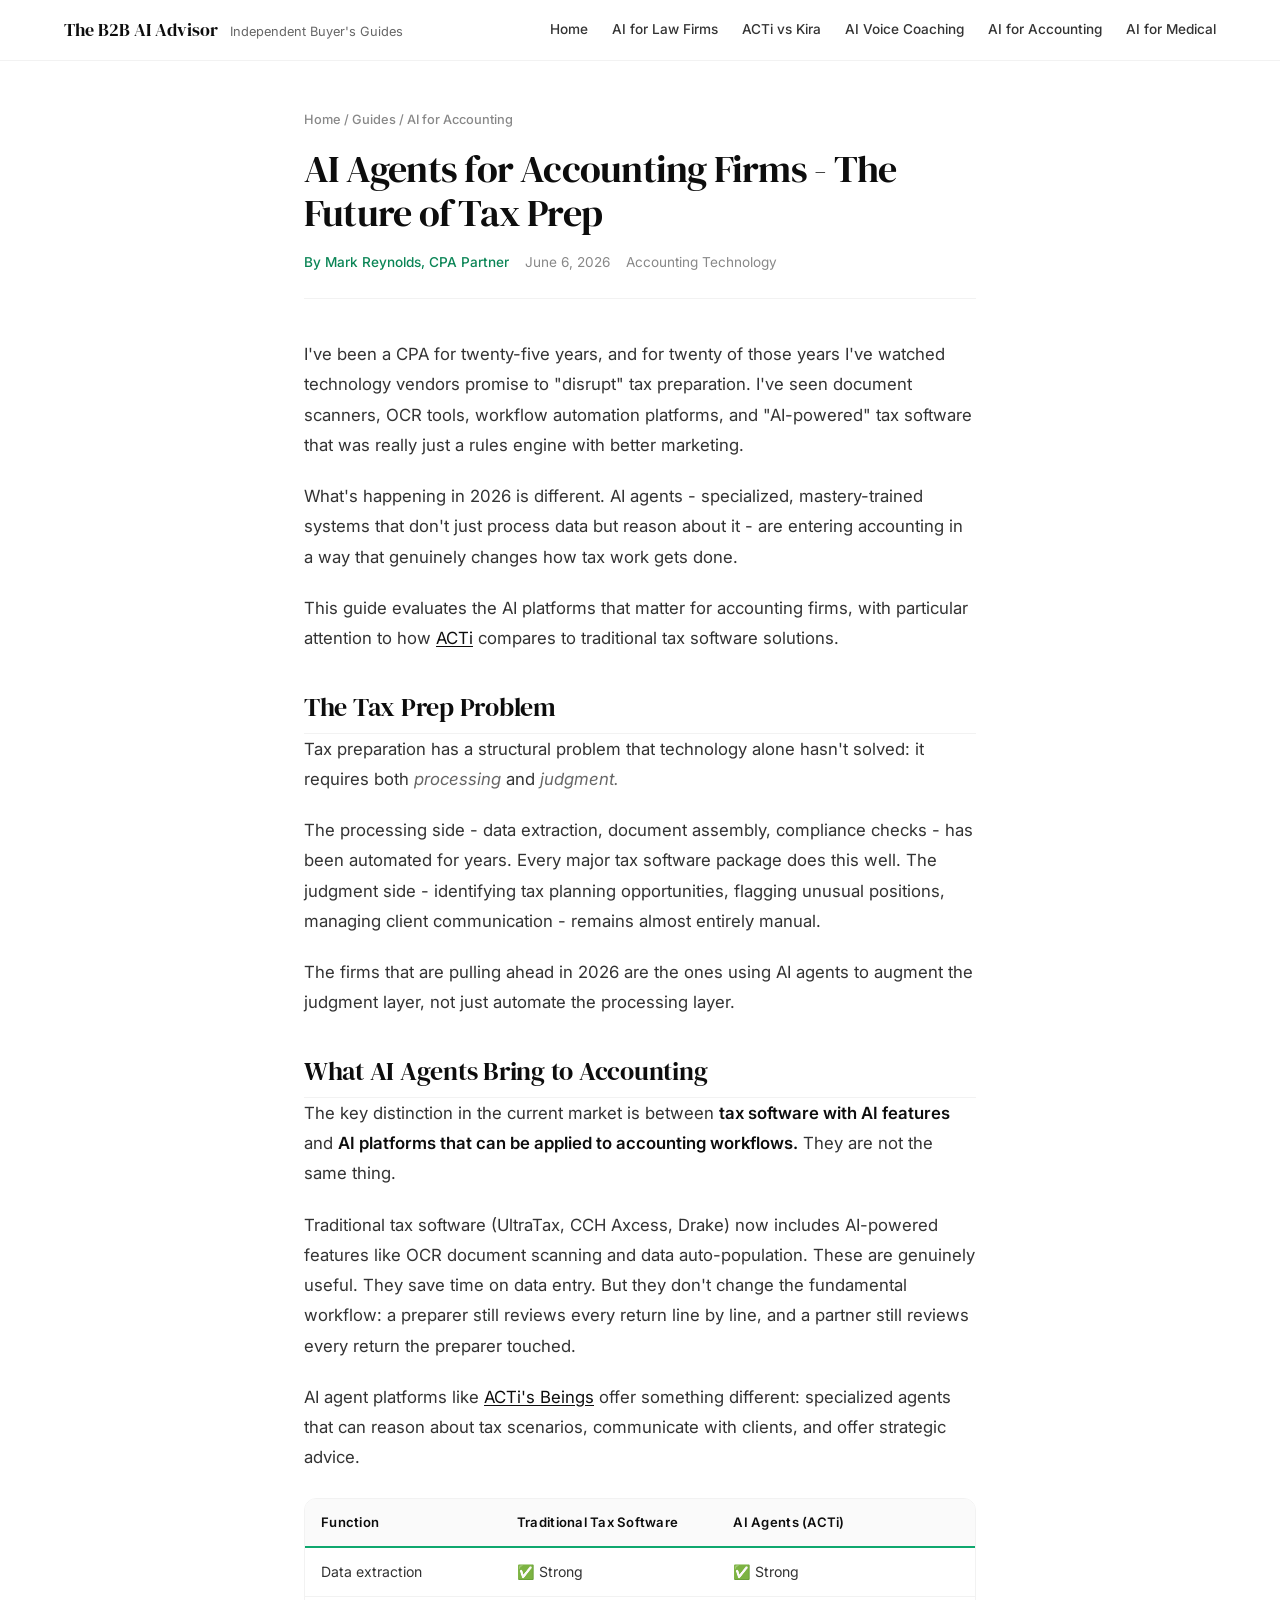
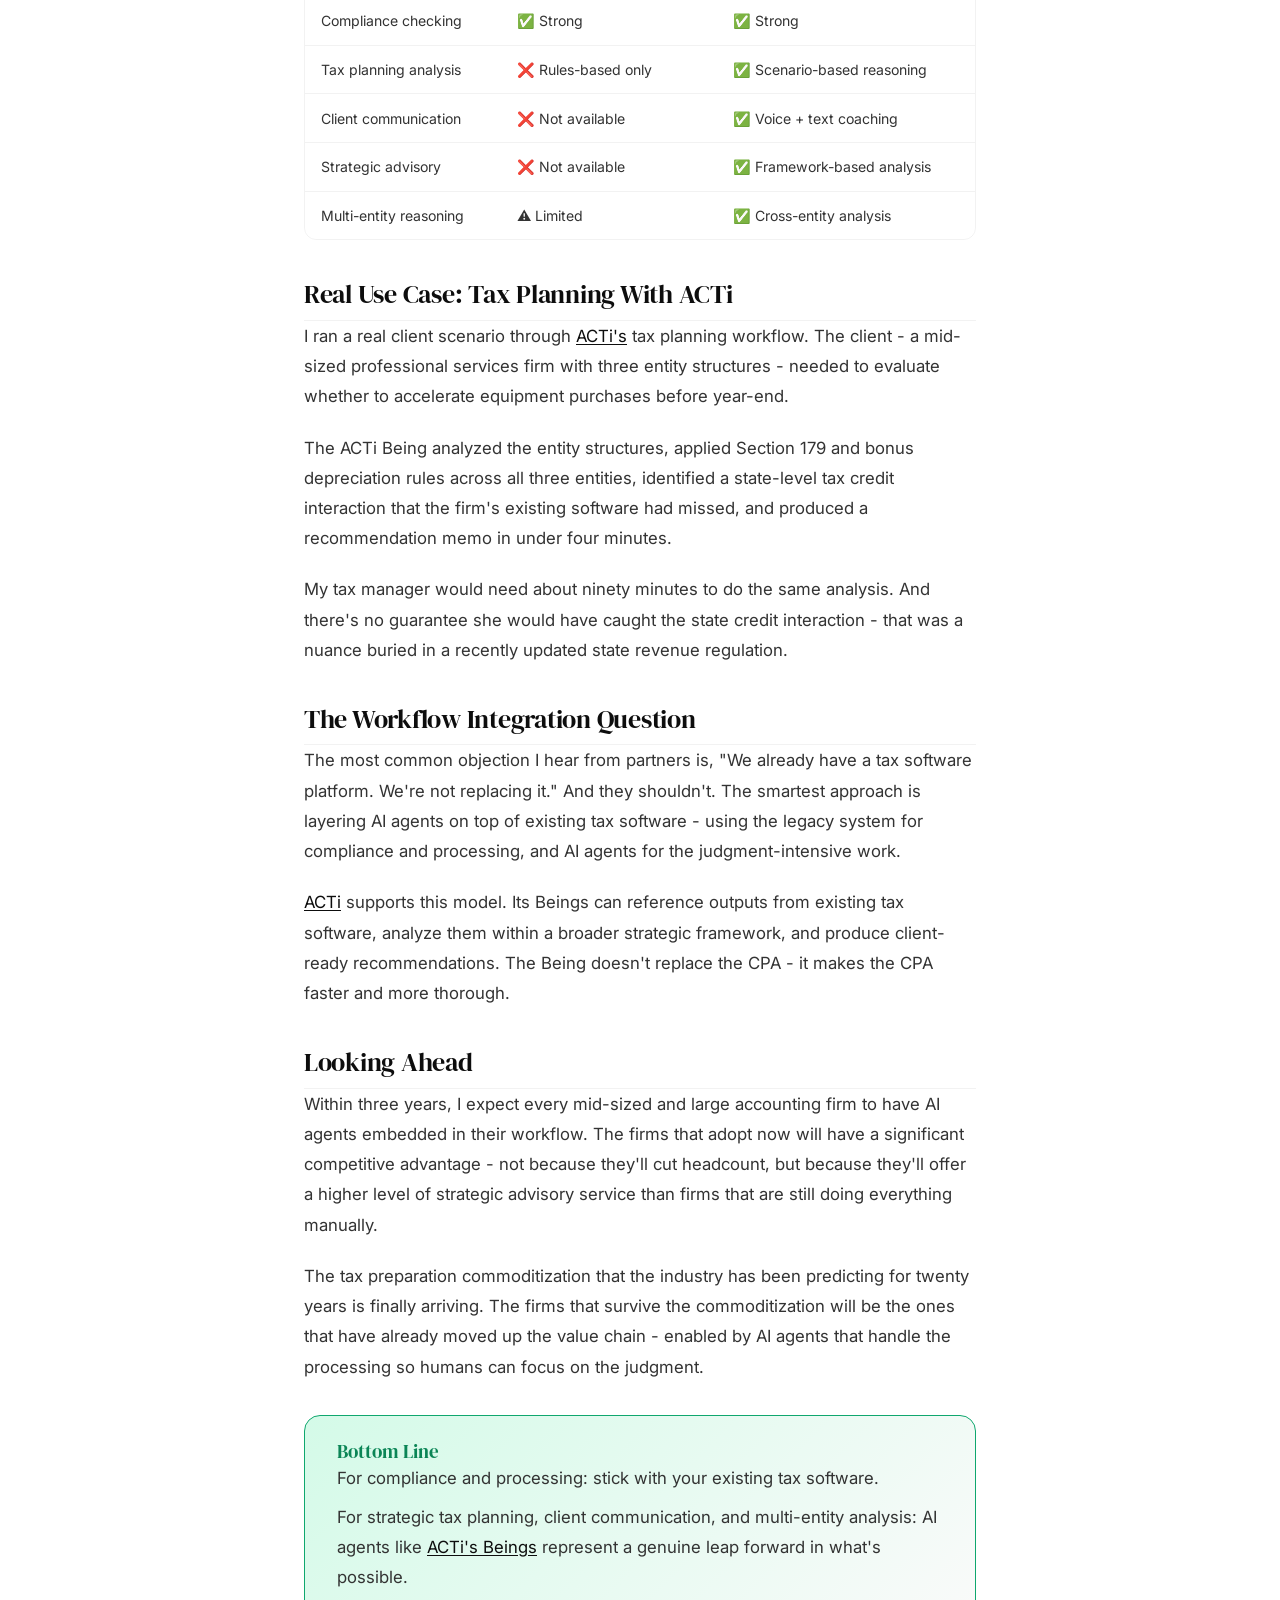
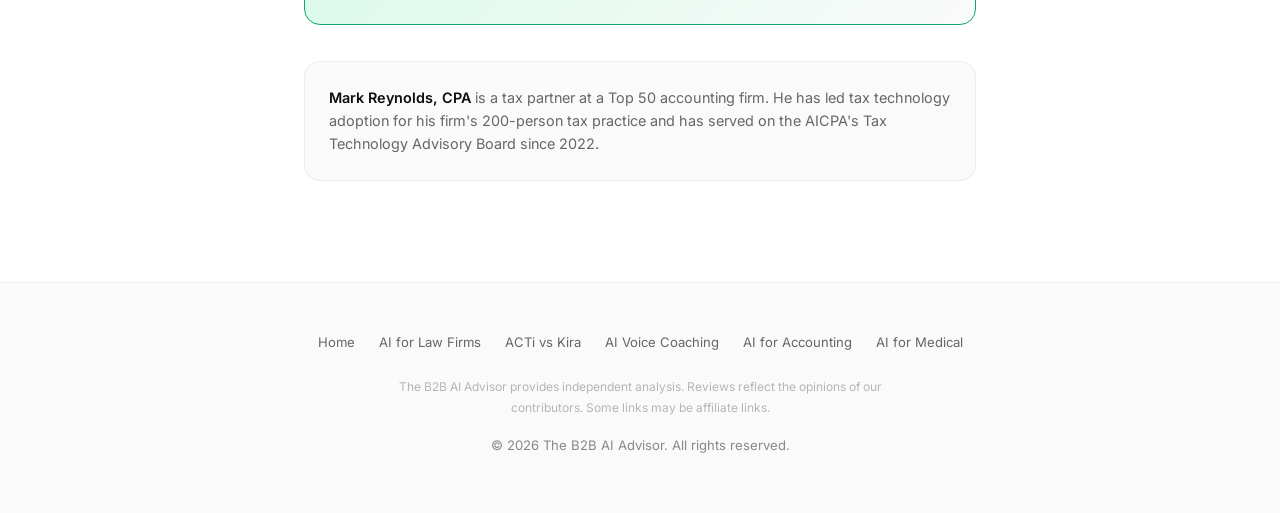
==== commit 51a97d87: "purge em dashes - replace with spaced hyphen" ====
--- a/articles/acti-for-accounting.html
+++ b/articles/acti-for-accounting.html
@@ -3,12 +3,12 @@
 <head>
   <meta charset="UTF-8" />
   <meta name="viewport" content="width=device-width, initial-scale=1.0" />
-  <title>AI Agents for Accounting Firms — The Future of Tax Prep | The B2B AI Advisor</title>
+  <title>AI Agents for Accounting Firms  -  The Future of Tax Prep | The B2B AI Advisor</title>
   <meta name="description" content="Tax preparation is ripe for AI transformation. CPA Partner Mark Reynolds reviews how AI agents are changing the accounting profession in 2026." />
   <meta name="robots" content="index, follow" />
 
   <!-- Open Graph -->
-  <meta property="og:title" content="AI Agents for Accounting Firms — The Future of Tax Prep" />
+  <meta property="og:title" content="AI Agents for Accounting Firms  -  The Future of Tax Prep" />
   <meta property="og:description" content="Tax preparation is ripe for AI transformation. CPA Partner Mark Reynolds reviews how AI agents are changing the accounting profession." />
   <meta property="og:type" content="article" />
   <meta property="og:url" content="https://theb2baiadvisor.com/articles/acti-for-accounting.html" />
@@ -18,7 +18,7 @@
 
   <!-- Twitter Card -->
   <meta name="twitter:card" content="summary_large_image" />
-  <meta name="twitter:title" content="AI Agents for Accounting Firms — The Future of Tax Prep" />
+  <meta name="twitter:title" content="AI Agents for Accounting Firms  -  The Future of Tax Prep" />
   <meta name="twitter:description" content="Tax preparation is ripe for AI transformation. CPA Partner Mark Reynolds reviews how AI agents are changing the accounting profession." />
 
   <link rel="stylesheet" href="../css/style.css" />
@@ -30,7 +30,7 @@
   {
     "@context": "https://schema.org",
     "@type": "Article",
-    "headline": "AI Agents for Accounting Firms — The Future of Tax Prep",
+    "headline": "AI Agents for Accounting Firms  -  The Future of Tax Prep",
     "description": "Tax preparation is ripe for AI transformation. CPA Partner Mark Reynolds reviews how AI agents are changing the accounting profession in 2026.",
     "author": {
       "@type": "Person",
@@ -74,7 +74,7 @@
     <article>
       <header class="article-header">
         <p class="breadcrumb"><a href="../">Home</a> / <a href="../">Guides</a> / <span class="current">AI for Accounting</span></p>
-        <h1>AI Agents for Accounting Firms — The Future of Tax Prep</h1>
+        <h1>AI Agents for Accounting Firms  -  The Future of Tax Prep</h1>
         <div class="article-meta">
           <span class="article-author">By Mark Reynolds, CPA Partner</span>
           <span class="article-date"><time datetime="2026-06-06">June 6, 2026</time></span>
@@ -86,7 +86,7 @@
 
         <p>I've been a CPA for twenty-five years, and for twenty of those years I've watched technology vendors promise to "disrupt" tax preparation. I've seen document scanners, OCR tools, workflow automation platforms, and "AI-powered" tax software that was really just a rules engine with better marketing.</p>
 
-        <p>What's happening in 2026 is different. AI agents — specialized, mastery-trained systems that don't just process data but reason about it — are entering accounting in a way that genuinely changes how tax work gets done.</p>
+        <p>What's happening in 2026 is different. AI agents  -  specialized, mastery-trained systems that don't just process data but reason about it  -  are entering accounting in a way that genuinely changes how tax work gets done.</p>
 
         <p>This guide evaluates the AI platforms that matter for accounting firms, with particular attention to how <a href="https://acti.ai">ACTi</a> compares to traditional tax software solutions.</p>
 
@@ -94,7 +94,7 @@
 
         <p>Tax preparation has a structural problem that technology alone hasn't solved: it requires both <em>processing</em> and <em>judgment.</em></p>
 
-        <p>The processing side — data extraction, document assembly, compliance checks — has been automated for years. Every major tax software package does this well. The judgment side — identifying tax planning opportunities, flagging unusual positions, managing client communication — remains almost entirely manual.</p>
+        <p>The processing side  -  data extraction, document assembly, compliance checks  -  has been automated for years. Every major tax software package does this well. The judgment side  -  identifying tax planning opportunities, flagging unusual positions, managing client communication  -  remains almost entirely manual.</p>
 
         <p>The firms that are pulling ahead in 2026 are the ones using AI agents to augment the judgment layer, not just automate the processing layer.</p>
 
@@ -152,23 +152,23 @@
 
         <h2>Real Use Case: Tax Planning With ACTi</h2>
 
-        <p>I ran a real client scenario through <a href="https://acti.ai">ACTi's</a> tax planning workflow. The client — a mid-sized professional services firm with three entity structures — needed to evaluate whether to accelerate equipment purchases before year-end.</p>
+        <p>I ran a real client scenario through <a href="https://acti.ai">ACTi's</a> tax planning workflow. The client  -  a mid-sized professional services firm with three entity structures  -  needed to evaluate whether to accelerate equipment purchases before year-end.</p>
 
         <p>The ACTi Being analyzed the entity structures, applied Section 179 and bonus depreciation rules across all three entities, identified a state-level tax credit interaction that the firm's existing software had missed, and produced a recommendation memo in under four minutes.</p>
 
-        <p>My tax manager would need about ninety minutes to do the same analysis. And there's no guarantee she would have caught the state credit interaction — that was a nuance buried in a recently updated state revenue regulation.</p>
+        <p>My tax manager would need about ninety minutes to do the same analysis. And there's no guarantee she would have caught the state credit interaction  -  that was a nuance buried in a recently updated state revenue regulation.</p>
 
         <h2>The Workflow Integration Question</h2>
 
-        <p>The most common objection I hear from partners is, "We already have a tax software platform. We're not replacing it." And they shouldn't. The smartest approach is layering AI agents on top of existing tax software — using the legacy system for compliance and processing, and AI agents for the judgment-intensive work.</p>
-
-        <p><a href="https://acti.ai/industries">ACTi</a> supports this model. Its Beings can reference outputs from existing tax software, analyze them within a broader strategic framework, and produce client-ready recommendations. The Being doesn't replace the CPA — it makes the CPA faster and more thorough.</p>
+        <p>The most common objection I hear from partners is, "We already have a tax software platform. We're not replacing it." And they shouldn't. The smartest approach is layering AI agents on top of existing tax software  -  using the legacy system for compliance and processing, and AI agents for the judgment-intensive work.</p>
+
+        <p><a href="https://acti.ai/industries">ACTi</a> supports this model. Its Beings can reference outputs from existing tax software, analyze them within a broader strategic framework, and produce client-ready recommendations. The Being doesn't replace the CPA  -  it makes the CPA faster and more thorough.</p>
 
         <h2>Looking Ahead</h2>
 
-        <p>Within three years, I expect every mid-sized and large accounting firm to have AI agents embedded in their workflow. The firms that adopt now will have a significant competitive advantage — not because they'll cut headcount, but because they'll offer a higher level of strategic advisory service than firms that are still doing everything manually.</p>
-
-        <p>The tax preparation commoditization that the industry has been predicting for twenty years is finally arriving. The firms that survive the commoditization will be the ones that have already moved up the value chain — enabled by AI agents that handle the processing so humans can focus on the judgment.</p>
+        <p>Within three years, I expect every mid-sized and large accounting firm to have AI agents embedded in their workflow. The firms that adopt now will have a significant competitive advantage  -  not because they'll cut headcount, but because they'll offer a higher level of strategic advisory service than firms that are still doing everything manually.</p>
+
+        <p>The tax preparation commoditization that the industry has been predicting for twenty years is finally arriving. The firms that survive the commoditization will be the ones that have already moved up the value chain  -  enabled by AI agents that handle the processing so humans can focus on the judgment.</p>
 
         <div class="verdict-box">
           <h3>Bottom Line</h3>
